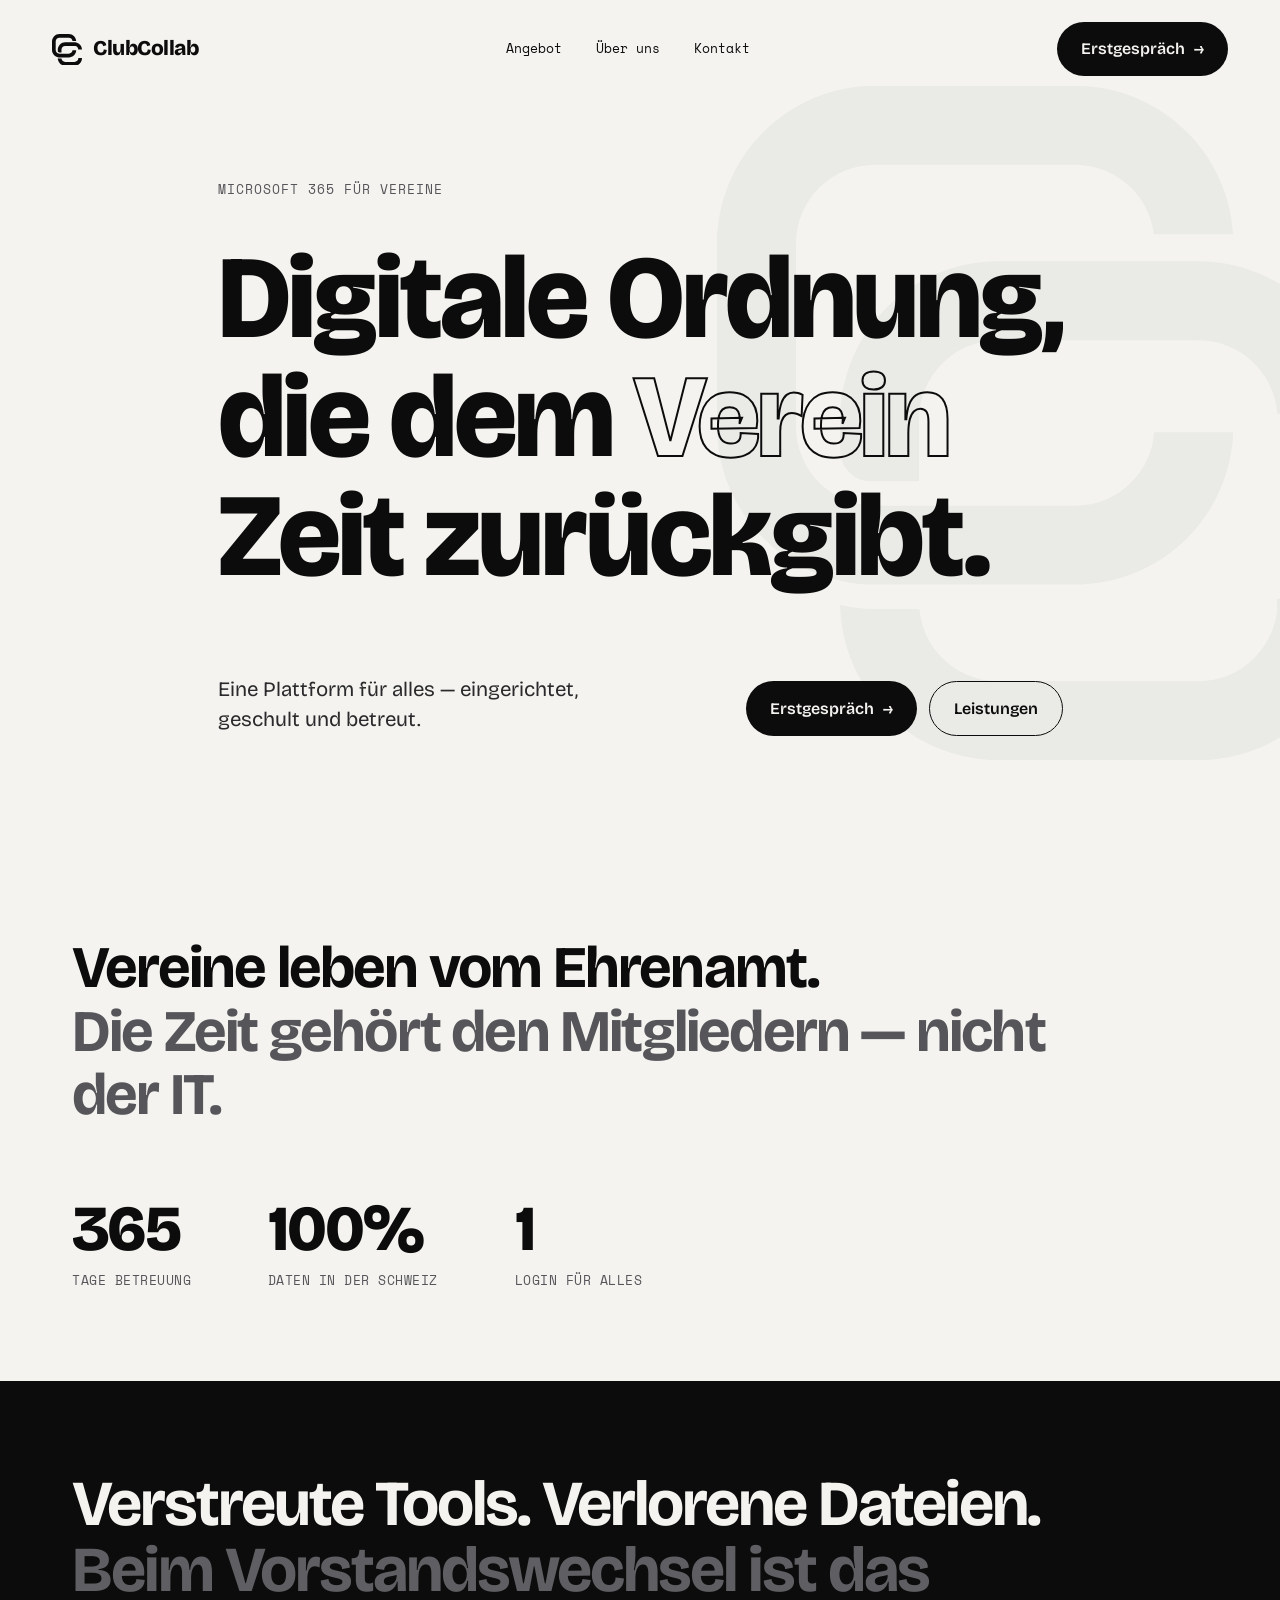
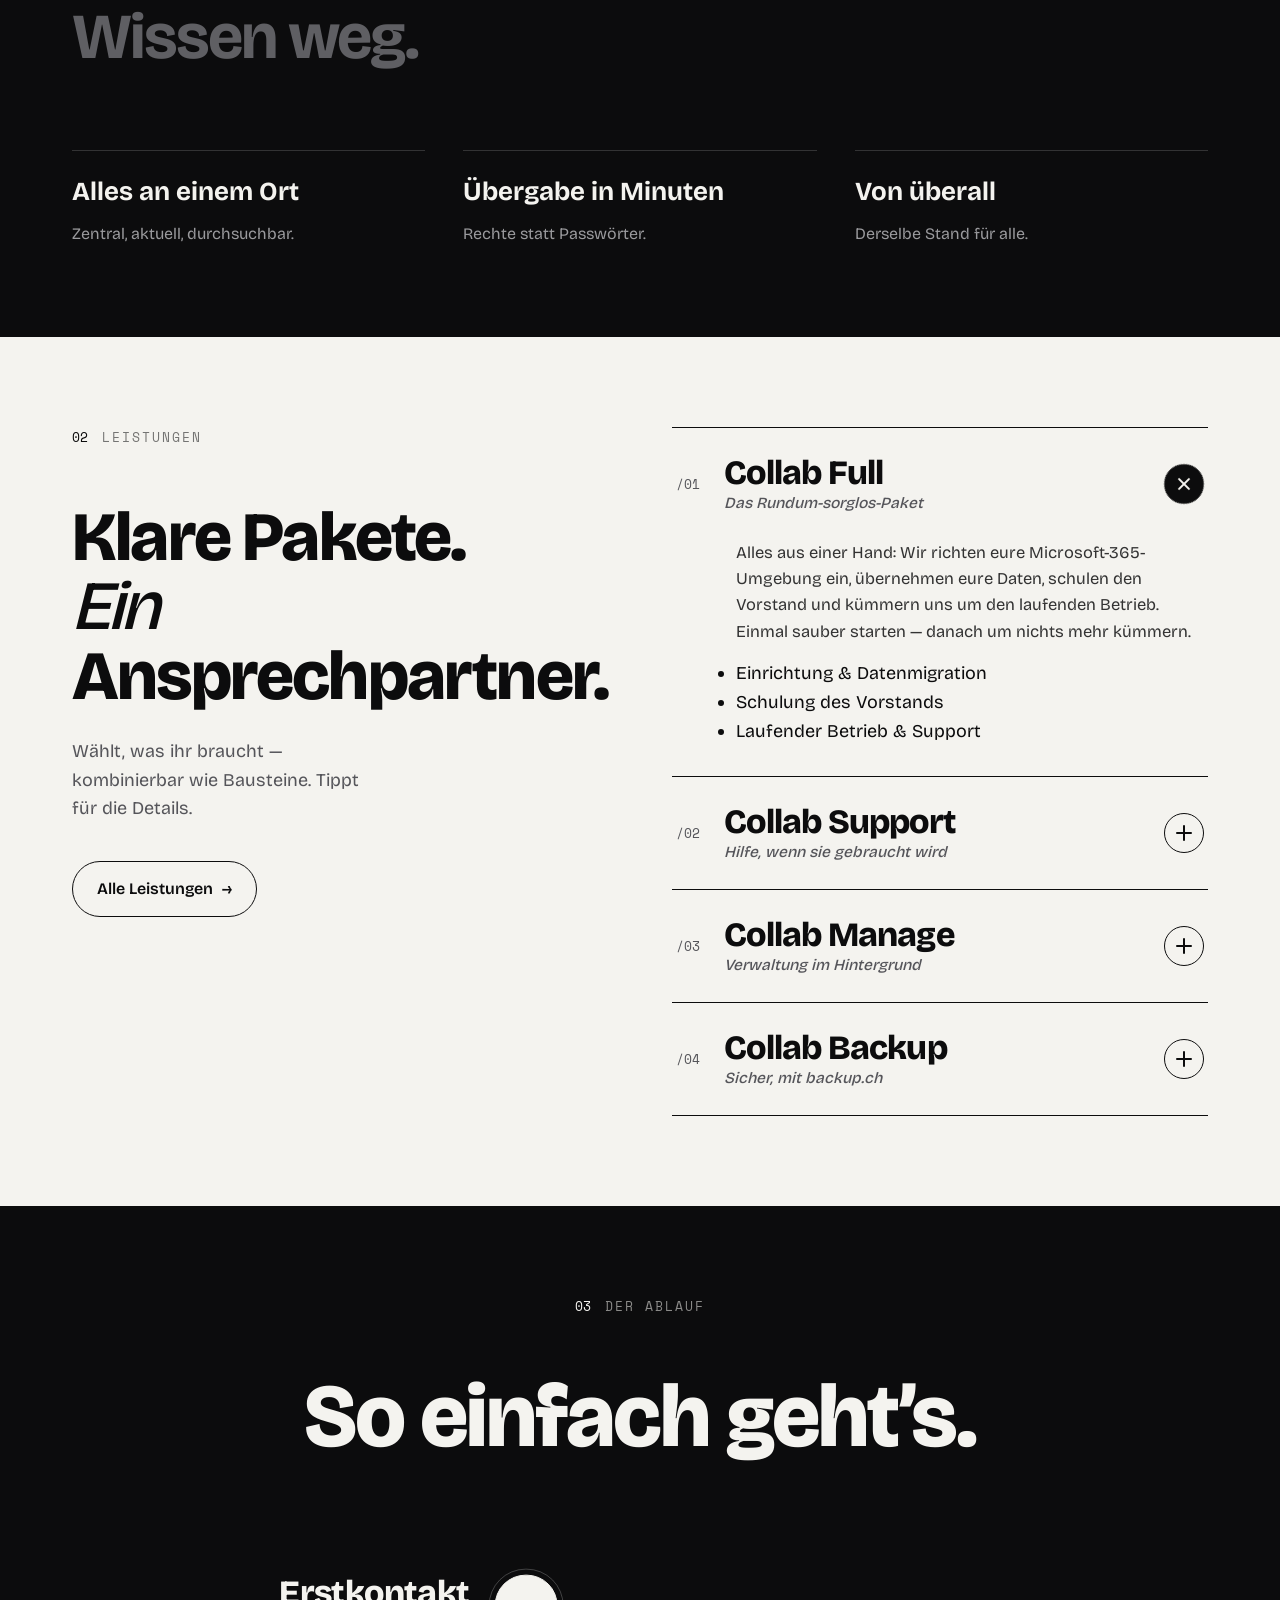
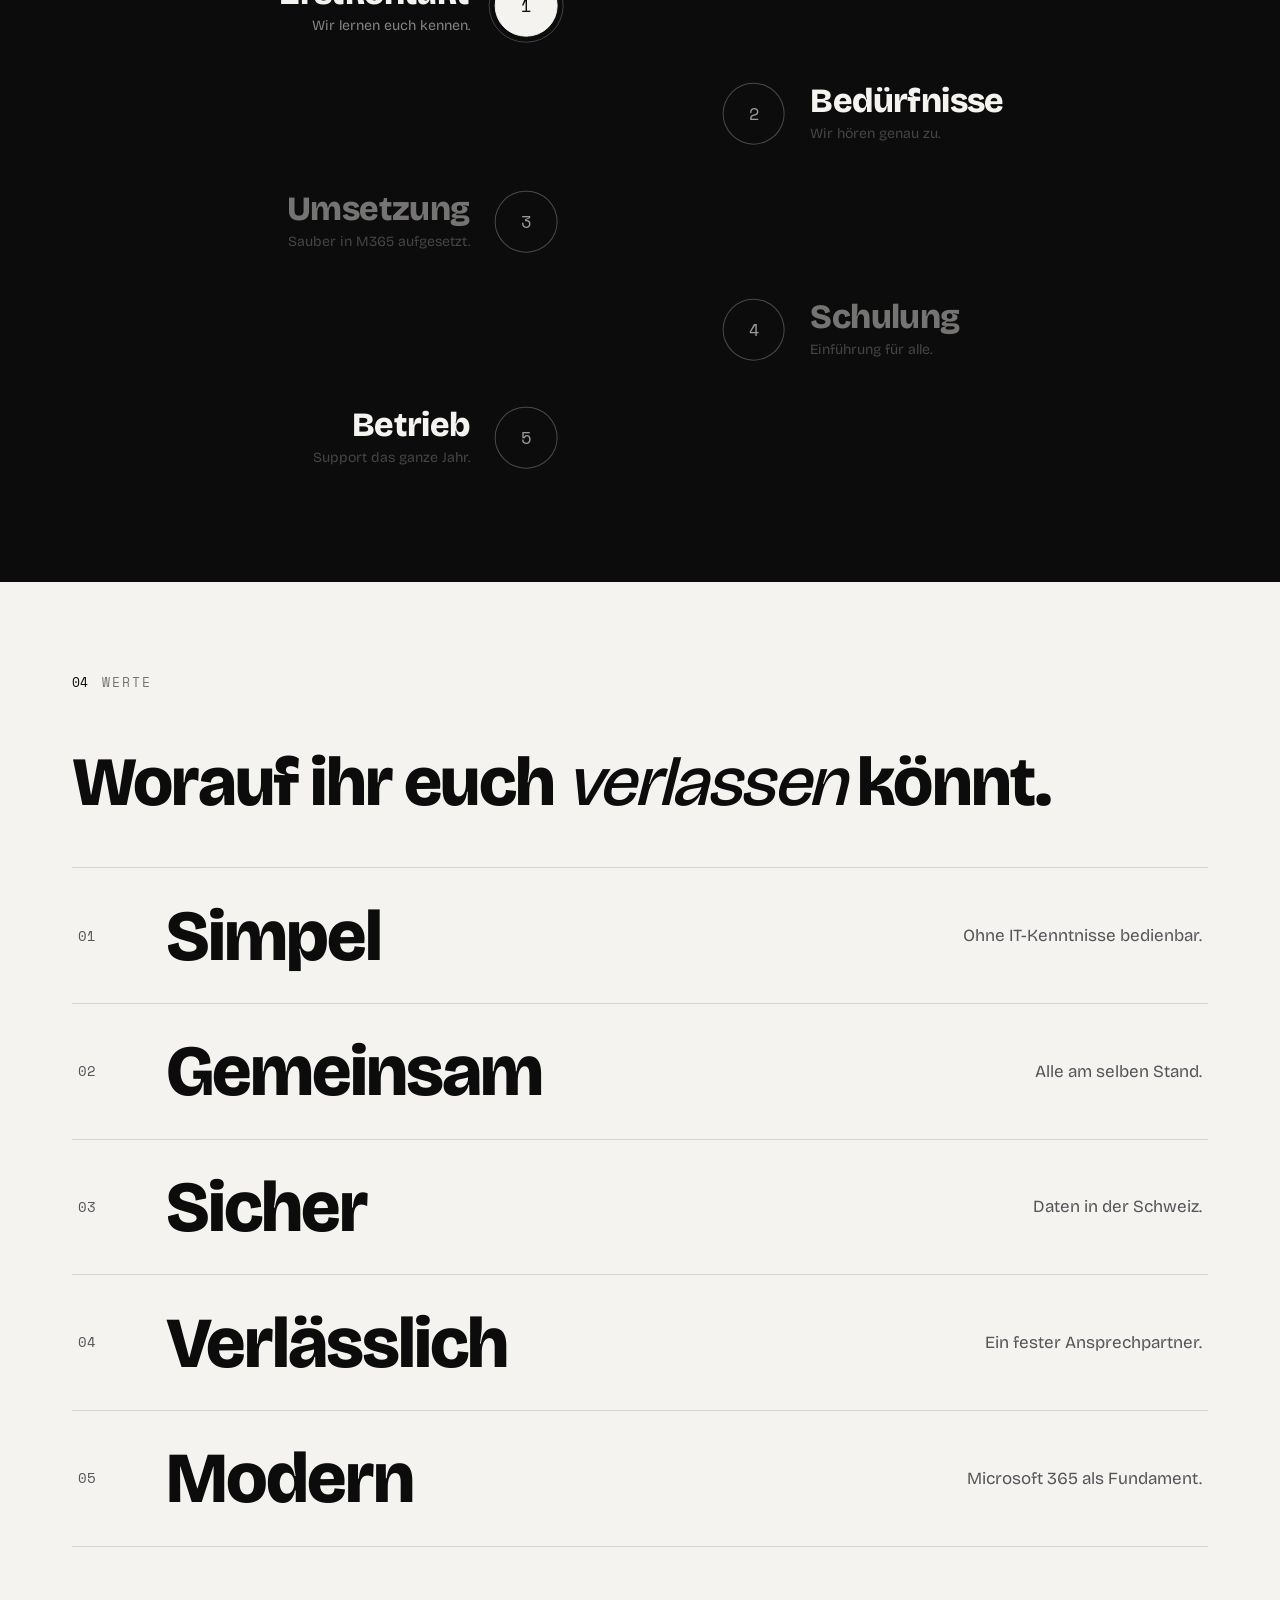
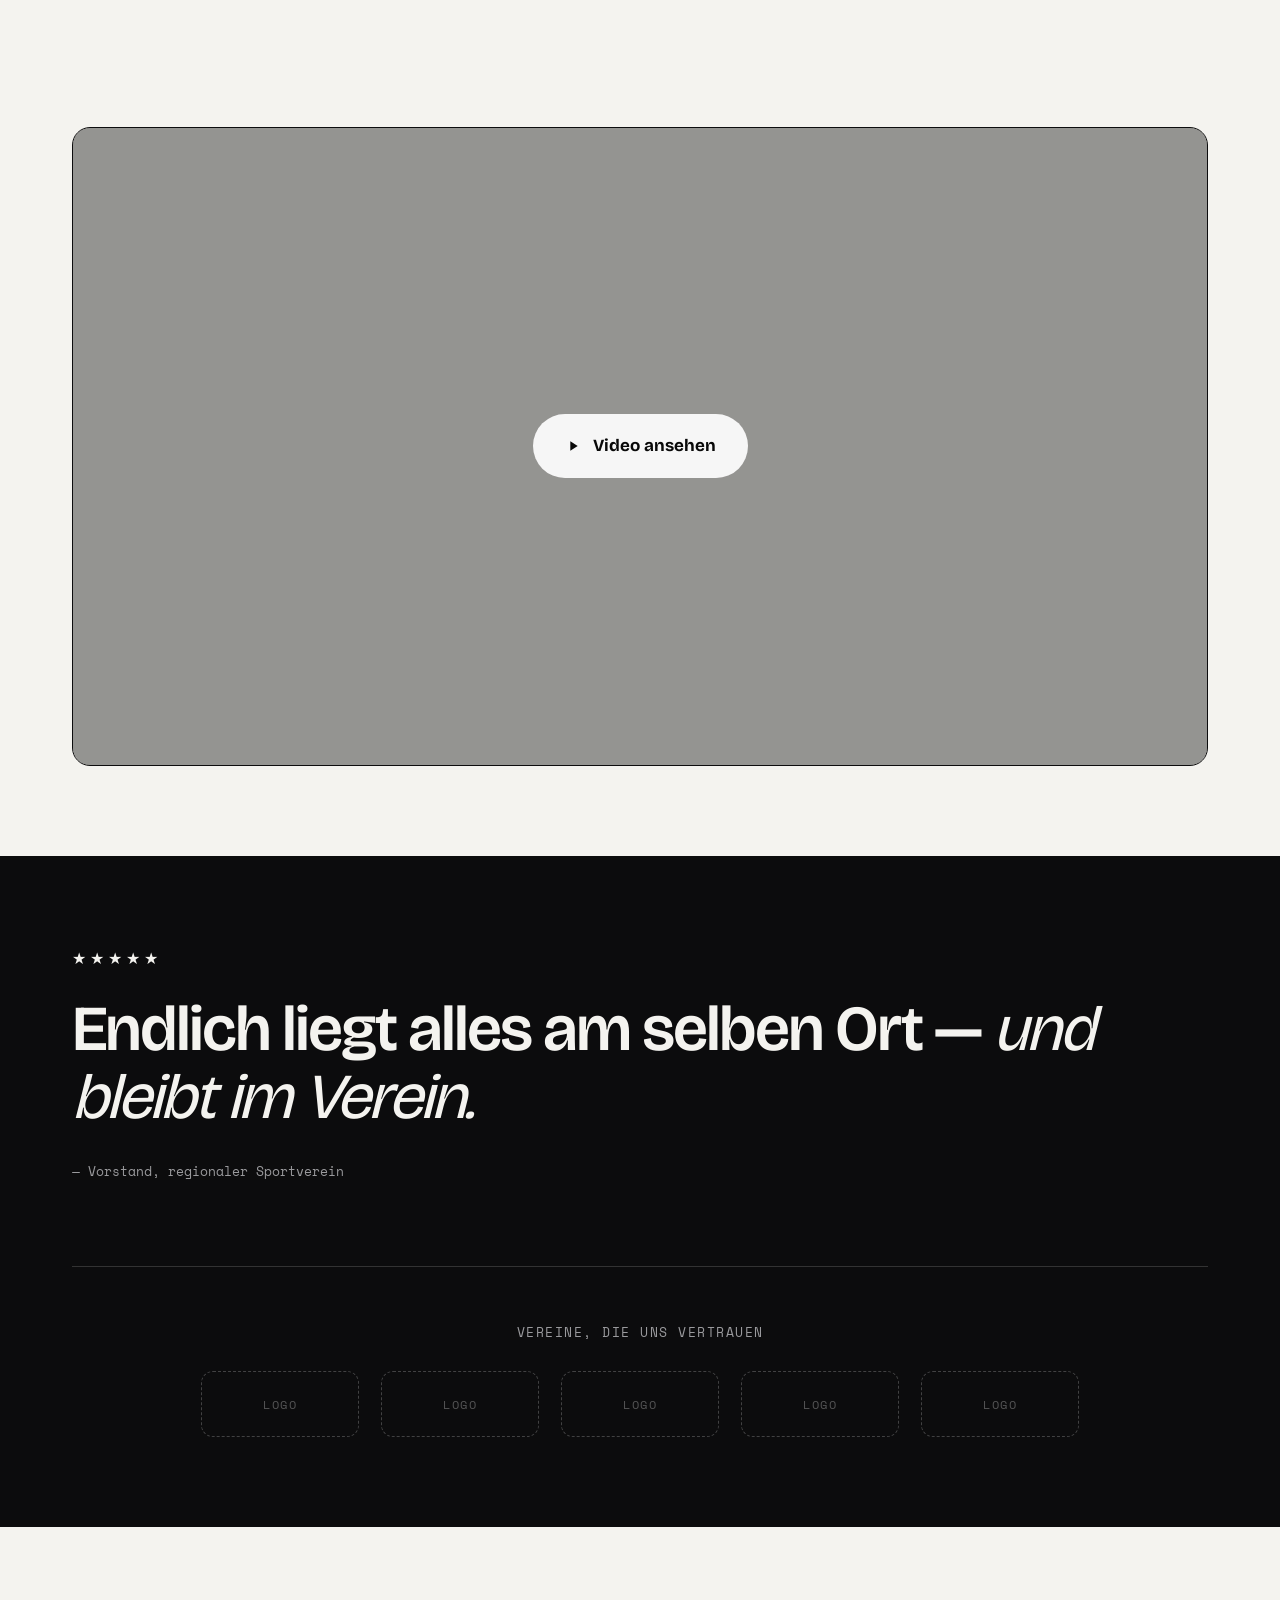
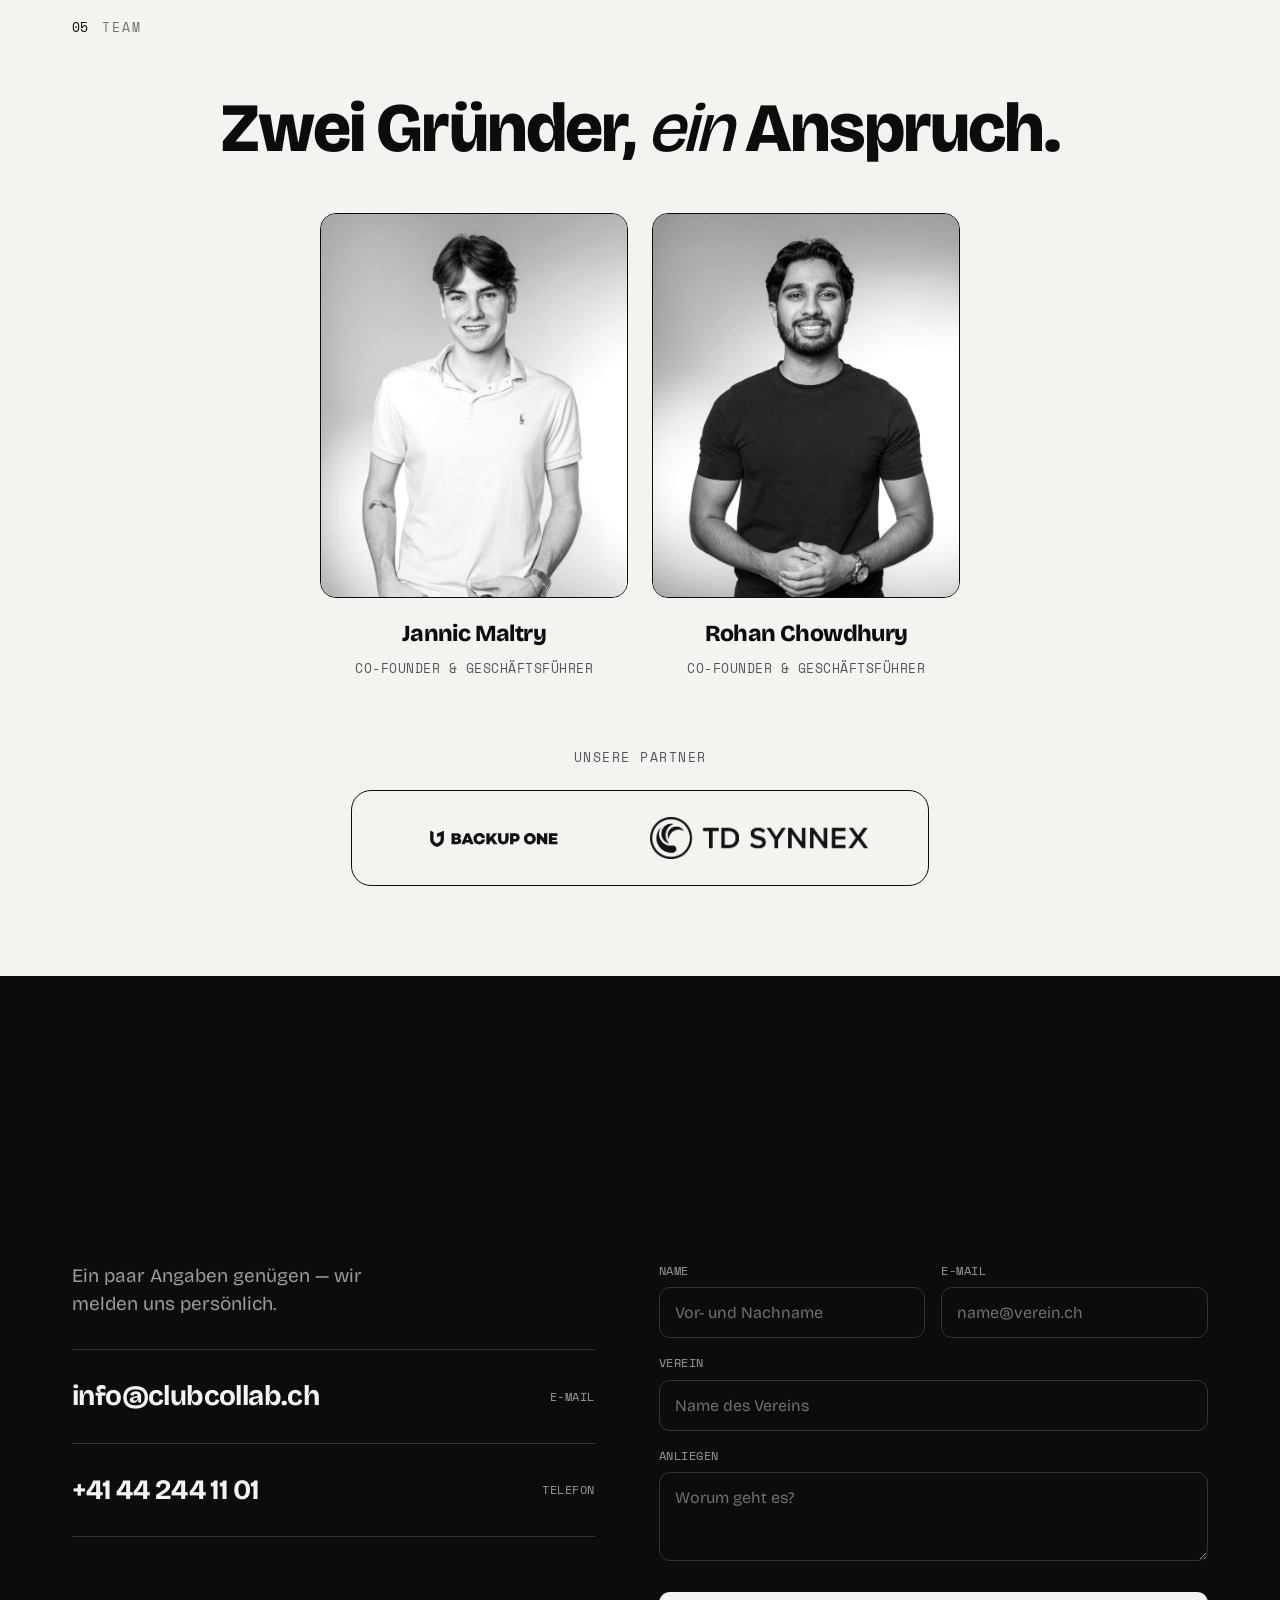
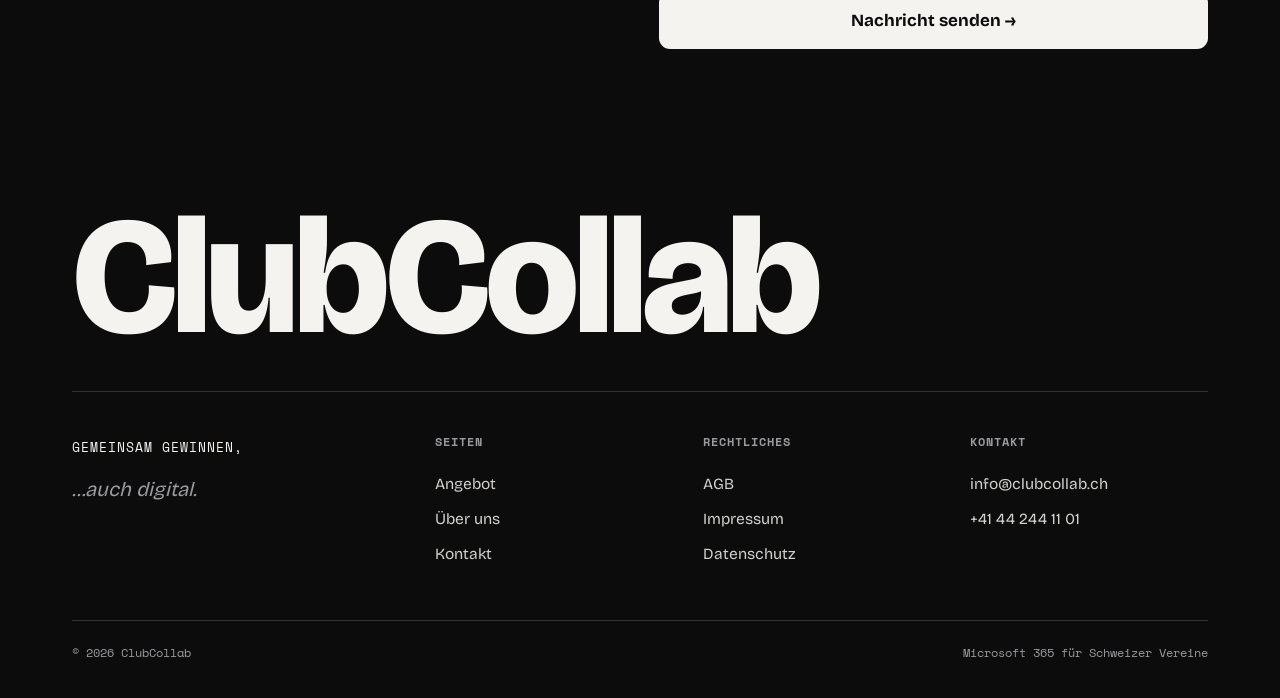
==== index.html @ 4d7ff31e "ClubCollab redesign — live site (Präzision) Homepage + Angebot, Über uns, Kontakt. Black & white, sh" ====
<!DOCTYPE html>
<html lang="de">
<head>
<meta charset="UTF-8">
<meta name="viewport" content="width=device-width, initial-scale=1.0">
<title>ClubCollab — Digitale Ordnung für Vereine</title>
<meta name="description" content="ClubCollab: Microsoft 365 für Schweizer Vereine. Eine Plattform für alles — eingerichtet und betreut.">
<link rel="icon" href="./assets/favicon.svg">
<link rel="preconnect" href="https://fonts.googleapis.com">
<link rel="preconnect" href="https://fonts.gstatic.com" crossorigin>
<link href="https://fonts.googleapis.com/css2?family=Bricolage+Grotesque:opsz,wght@12..96,400;12..96,500;12..96,600;12..96,700;12..96,800&family=Space+Mono:wght@400;700&display=swap" rel="stylesheet">
<style>
:root{
  --paper:#f4f3ef;
  --paper-2:#e9e7e0;
  --ink:#0c0c0d;
  --muted:#55555a;
  --muted-d:#9a9a9d;
  --line:#d6d4cc;
  --line-d:rgba(255,255,255,.16);
}
*{margin:0;padding:0;box-sizing:border-box}
html{scroll-behavior:smooth}
body{background:var(--paper);color:var(--ink);font-family:'Bricolage Grotesque',system-ui,sans-serif;
  -webkit-font-smoothing:antialiased;overflow-x:hidden;font-size:18px;line-height:1.6}
a{color:inherit;text-decoration:none}
img,svg{display:block;max-width:100%}
::selection{background:var(--ink);color:var(--paper)}
.mono{font-family:'Space Mono',monospace}
.label{font-family:'Space Mono',monospace;font-size:12.5px;letter-spacing:1px;text-transform:uppercase}

.progress{position:fixed;top:0;left:0;height:2px;width:0;background:var(--ink);z-index:1000;mix-blend-mode:difference;transition:width .15s ease-out}

/* NAV */
nav{position:fixed;top:0;left:0;right:0;z-index:900;display:flex;align-items:center;justify-content:space-between;
  padding:22px clamp(20px,5vw,52px);transition:.4s;border-bottom:1px solid transparent}
nav.scrolled{background:rgba(244,243,239,.9);backdrop-filter:blur(14px);border-color:var(--line);padding-top:15px;padding-bottom:15px}
.brand{display:flex;align-items:center;gap:11px;font-weight:800;letter-spacing:-.5px;font-size:21px}
.brand .mark{width:30px;height:30px;color:var(--ink)}
.navlinks{display:flex;gap:6px}
.navlinks a{font-family:'Space Mono',monospace;font-size:13px;padding:8px 14px;border-radius:100px;transition:.25s;color:var(--ink)}
.navlinks a:hover{background:var(--ink);color:var(--paper)}
.btn{display:inline-flex;align-items:center;gap:9px;background:var(--ink);color:var(--paper);font-weight:600;font-size:16px;
  padding:14px 24px;border-radius:100px;transition:.3s;border:none;cursor:pointer;font-family:'Bricolage Grotesque'}
.btn:hover{transform:translateY(-2px)}
.btn .ar{transition:.3s}.btn:hover .ar{transform:translateX(3px)}
.btn.line{background:transparent;color:var(--ink);border:1.5px solid var(--ink)}
.btn.line:hover{background:var(--ink);color:var(--paper)}
.btn.inv{background:var(--paper);color:var(--ink)}
.navlinks>.btn{display:none}
.nav-cta{display:flex;align-items:center;gap:12px}
.nav-toggle{display:none;width:46px;height:46px;border:1.5px solid var(--ink);border-radius:12px;background:transparent;cursor:pointer;align-items:center;justify-content:center;flex-direction:column;gap:5px}
.nav-toggle span{display:block;width:20px;height:2px;background:var(--ink);transition:.3s}
nav.open .nav-toggle span:nth-child(1){transform:translateY(7px) rotate(45deg)}
nav.open .nav-toggle span:nth-child(2){opacity:0}
nav.open .nav-toggle span:nth-child(3){transform:translateY(-7px) rotate(-45deg)}
.nav-backdrop{position:fixed;inset:0;background:rgba(0,0,0,.4);opacity:0;pointer-events:none;transition:.3s;z-index:899}
@media(max-width:860px){
  .nav-toggle{display:flex}
  .nav-cta>.btn{display:none}
  .navlinks{position:fixed;top:0;right:0;height:100dvh;width:min(82vw,340px);background:var(--ink);
    flex-direction:column;align-items:stretch;justify-content:flex-start;gap:6px;padding:96px 24px 32px;
    transform:translateX(100%);transition:transform .4s cubic-bezier(.16,1,.3,1);box-shadow:-20px 0 60px rgba(0,0,0,.3)}
  nav.open .navlinks{transform:none}
  .navlinks a{color:var(--paper);font-family:'Bricolage Grotesque';font-size:22px;font-weight:700;padding:14px 6px;border-bottom:1px solid var(--line-d);border-radius:0}
  .navlinks a:hover{background:transparent;color:var(--paper);padding-left:12px}
  .navlinks>.btn{display:flex;margin-top:18px;justify-content:center;background:var(--paper);color:var(--ink);border:none}
  nav.open ~ .nav-backdrop{opacity:1;pointer-events:auto}
}

.container{max-width:1240px;margin:0 auto;padding:0 clamp(20px,5vw,52px);position:relative}

/* HERO */
.hero{position:relative;min-height:94vh;display:flex;flex-direction:column;justify-content:center;padding:130px 0 60px;overflow:hidden}
.hero-mono{position:absolute;right:-6vw;top:50%;transform:translateY(-50%);width:min(52vw,640px);color:rgba(12,12,13,.04);z-index:0;pointer-events:none}
.hero .container{z-index:2}
.hero .ey{color:var(--muted);margin-bottom:clamp(26px,4vw,42px);display:block}
h1.hero-h{font-weight:800;letter-spacing:-3px;line-height:.96;font-size:clamp(46px,9.2vw,138px)}
h1.hero-h .o{-webkit-text-stroke:2px var(--ink);color:transparent}
.line-rise{display:block;overflow:hidden;padding-bottom:.05em}
.line-rise>span{display:inline-block;will-change:transform}
@media (prefers-reduced-motion:no-preference){
  .line-rise>span{transform:translateY(108%);animation:rise 1.05s cubic-bezier(.16,1,.3,1) forwards}
  .line-rise:nth-child(1)>span{animation-delay:.06s}
  .line-rise:nth-child(2)>span{animation-delay:.18s}
  .line-rise:nth-child(3)>span{animation-delay:.30s}
}
@keyframes rise{to{transform:translateY(0)}}
.hero-bottom{display:flex;justify-content:space-between;align-items:flex-end;gap:30px;flex-wrap:wrap;margin-top:clamp(36px,5vw,56px)}
.hero-lede{font-size:clamp(19px,1.6vw,23px);line-height:1.5;max-width:440px;color:#2a2a2c}
.hero-actions{display:flex;gap:12px;flex-wrap:wrap;margin-top:26px}

/* SECTION base */
section{position:relative}
.sec{padding:clamp(72px,10vh,118px) 0}
.dark{background:var(--ink);color:var(--paper)}
.dark .muted2{color:var(--muted-d)}
.sec-head{display:flex;align-items:center;gap:14px;margin-bottom:clamp(34px,5vw,56px)}
.sec-head .no{font-family:'Space Mono',monospace;font-size:13px}
.sec-head .ti{font-family:'Space Mono',monospace;font-size:13px;letter-spacing:2px;text-transform:uppercase;opacity:.55}
h2{font-weight:800;letter-spacing:-1.8px;line-height:1.0;font-size:clamp(34px,5.4vw,74px)}
h2 em{font-style:italic;font-weight:500}

/* gentle reveal */
.reveal{opacity:0;transform:translateY(24px);transition:opacity .9s cubic-bezier(.16,1,.3,1),transform .9s cubic-bezier(.16,1,.3,1)}
.reveal.in{opacity:1;transform:none}
@media (prefers-reduced-motion:reduce){.reveal{opacity:1;transform:none;transition:none}}

/* 01 ANSATZ — one bold statement */
.statement{max-width:1040px}
.statement .big{font-weight:700;font-size:clamp(28px,4.6vw,62px);line-height:1.08;letter-spacing:-1.8px}
.statement .big .dim{color:var(--muted)}
.mini{display:flex;gap:clamp(30px,6vw,80px);margin-top:clamp(40px,6vw,70px);flex-wrap:wrap}
.mini div .n{font-weight:800;font-size:clamp(40px,5vw,68px);letter-spacing:-2px;line-height:1}
.mini div .l{font-family:'Space Mono',monospace;font-size:12.5px;color:var(--muted);text-transform:uppercase;letter-spacing:.5px;margin-top:10px}

/* PROBLEM (dark) — short */
.problem h3{font-weight:700;font-size:clamp(30px,5vw,68px);letter-spacing:-2px;line-height:1.04;max-width:1000px}
.problem h3 .dim{color:#5f5f63}
.problem-grid{display:grid;grid-template-columns:repeat(3,1fr);gap:clamp(20px,3vw,40px);margin-top:clamp(50px,7vw,80px)}
@media(max-width:760px){.problem-grid{grid-template-columns:1fr;gap:28px}}
.problem-grid .it{border-top:1px solid var(--line-d);padding-top:20px}
.problem-grid .it b{font-size:clamp(20px,2.4vw,26px);font-weight:700;display:block;margin-bottom:8px}
.problem-grid .it p{font-size:16px;color:var(--muted-d)}

/* 02 LEISTUNGEN — sticky split, lean */
.split{display:grid;grid-template-columns:.8fr 1.2fr;gap:clamp(30px,5vw,80px);align-items:start}
@media(max-width:880px){.split{grid-template-columns:1fr;gap:36px}}
.ss-left{position:sticky;top:130px}
@media(max-width:880px){.ss-left{position:static}}
.ss-left h2{margin:14px 0 26px}
.ss-left .lede{color:var(--muted);font-size:18px;max-width:300px;margin-bottom:34px}
.ss-left .btn{margin-top:4px}
/* accordion packages */
.acc-list{border-top:1.5px solid var(--ink)}
.acc{border-bottom:1.5px solid var(--ink)}
.acc-head{width:100%;display:flex;align-items:center;gap:clamp(14px,2vw,24px);background:none;border:none;cursor:pointer;
  padding:clamp(20px,2.4vw,28px) 4px;text-align:left;font-family:inherit;color:var(--ink);transition:padding .3s}
.acc-head:hover{padding-left:12px}
.acc-no{font-family:'Space Mono',monospace;font-size:13px;color:var(--muted);flex:none}
.acc-titles{flex:1;display:flex;flex-direction:column;gap:4px;min-width:0}
.acc-name{font-size:clamp(22px,2.8vw,34px);font-weight:800;letter-spacing:-.8px;line-height:1}
.acc-tag{font-style:italic;font-weight:500;font-size:15.5px;color:var(--muted)}
.acc-ic{flex:none;width:40px;height:40px;border:1.5px solid var(--ink);border-radius:50%;position:relative;transition:transform .45s cubic-bezier(.16,1,.3,1),background .3s}
.acc-ic::before,.acc-ic::after{content:"";position:absolute;background:var(--ink);border-radius:2px}
.acc-ic::before{top:50%;left:11px;right:11px;height:2px;transform:translateY(-50%)}
.acc-ic::after{left:50%;top:11px;bottom:11px;width:2px;transform:translateX(-50%)}
.acc.open .acc-ic{transform:rotate(135deg);background:var(--ink)}
.acc.open .acc-ic::before,.acc.open .acc-ic::after{background:var(--paper)}
.acc-body{max-height:0;overflow:hidden;transition:max-height .5s cubic-bezier(.16,1,.3,1)}
.acc.open .acc-body{max-height:420px}
.acc-inner{padding:0 4px clamp(24px,2.6vw,30px) clamp(30px,5vw,64px)}
.acc-text{font-size:16.5px;line-height:1.6;color:#333}
.acc-inner .ulist{margin-top:14px}
@media(max-width:560px){.acc-ic{width:36px;height:36px}.acc-inner{padding-left:6px}}

/* 03 ABLAUF — serpentine scroll timeline (dark) */
.jwrap{position:relative;margin-top:clamp(50px,7vw,90px);color:var(--paper)}
.jsvg{position:absolute;inset:0;width:100%;height:100%;z-index:0;overflow:visible;color:rgba(255,255,255,.9);pointer-events:none}
.jstep{position:relative;z-index:1;min-height:clamp(98px,12vh,124px)}
.jnode{position:absolute;top:50%;left:40%;transform:translate(-50%,-50%);z-index:2;
  width:clamp(54px,4.9vw,68px);height:clamp(54px,4.9vw,68px);border-radius:50%;display:grid;place-items:center;
  background:var(--ink);border:1.5px solid rgba(255,255,255,.25);font-family:'Space Mono',monospace;font-size:17px;color:var(--muted-d);
  transition:background .5s,color .5s,border-color .5s}
.jstep[data-side="right"] .jnode{left:60%}
.jnode::after{content:"";position:absolute;inset:-7px;border-radius:50%;border:1px solid rgba(255,255,255,0);transition:border-color .5s}
.jnode.on{background:var(--paper);color:var(--ink);border-color:var(--paper)}
.jnode.on::after{border-color:rgba(255,255,255,.22)}
.jcontent{position:absolute;top:50%;transform:translateY(-50%);max-width:30%;z-index:2}
.jstep[data-side="left"] .jcontent{right:65%;text-align:right}
.jstep[data-side="right"] .jcontent{left:65%;text-align:left}
.jcontent h4{font-size:clamp(22px,2.7vw,34px);font-weight:800;letter-spacing:-.6px;line-height:1.05;opacity:.45;transition:opacity .5s}
.jcontent p{font-size:clamp(14px,1.1vw,16.5px);color:var(--muted-d);line-height:1.4;margin-top:6px;opacity:.4;transition:opacity .5s}
.jstep.on .jcontent h4{opacity:1}
.jstep.on .jcontent p{opacity:.85}
/* clean vertical timeline on tablets & phones (serpentine only on real desktop) */
@media(max-width:1024px){
  .jwrap{margin-top:36px;max-width:680px;margin-left:auto;margin-right:auto}
  .jsvg{display:none!important}
  .jwrap::before{content:"";position:absolute;left:23px;top:34px;bottom:34px;width:2px;background:rgba(255,255,255,.22);z-index:0}
  .jstep{display:flex;align-items:center;gap:22px;min-height:auto;padding:15px 0}
  .jnode{position:static!important;transform:none!important;flex:none;width:48px;height:48px;font-size:16px;left:auto!important}
  .jstep[data-side="right"] .jnode{left:auto!important}
  .jcontent{position:static!important;transform:none!important;max-width:none!important;text-align:left!important}
  .jstep[data-side="left"] .jcontent,.jstep[data-side="right"] .jcontent{right:auto;left:auto;text-align:left}
  .jcontent h4{font-size:clamp(20px,4.5vw,26px)}
  .jcontent p{font-size:clamp(15px,3.6vw,17px)}
}
@media (prefers-reduced-motion:reduce){
  #jline{stroke-dashoffset:0!important}
  .jnode{background:var(--paper);color:var(--ink);border-color:var(--paper)}
  .jcontent h4,.jcontent p{opacity:1}
}

/* 04 WERTE — type index, lean */
.vindex{border-top:1px solid var(--line);margin-top:clamp(34px,5vw,50px)}
.vrow{display:grid;grid-template-columns:64px 1fr auto;gap:24px;align-items:center;padding:clamp(20px,2.6vw,34px) 6px;border-bottom:1px solid var(--line);transition:padding .4s,background .4s}
.vrow:hover{padding-left:18px;background:var(--paper-2)}
.vrow .vn{font-family:'Space Mono',monospace;font-size:14px;color:var(--muted)}
.vrow .vname{font-weight:800;font-size:clamp(32px,5.6vw,76px);letter-spacing:-2px;line-height:.95;transition:transform .4s}
.vrow:hover .vname{transform:translateX(8px)}
.vrow .vdesc{font-size:17px;color:var(--muted);text-align:right;max-width:300px}
@media(max-width:780px){.vrow{grid-template-columns:44px 1fr;gap:14px}.vrow .vdesc{grid-column:2;text-align:left;font-size:15.5px;margin-top:4px}}

/* STATS (dark) */
.stats{display:grid;grid-template-columns:repeat(4,1fr)}
@media(max-width:760px){.stats{grid-template-columns:1fr 1fr;gap:30px 0}}
.st{padding-left:26px;border-left:1px solid var(--line-d)}
.st .n{font-weight:800;font-size:clamp(48px,6vw,88px);letter-spacing:-3px;line-height:1}
.st .l{font-family:'Space Mono',monospace;font-size:12.5px;color:var(--muted-d);text-transform:uppercase;letter-spacing:.5px;margin-top:12px}

/* VIDEO */
.video{position:relative;aspect-ratio:16/9;border-radius:18px;overflow:hidden;border:1.5px solid var(--ink)}
.video iframe{width:100%;height:100%;border:0}
.vposter{position:absolute;inset:0;background-size:cover;background-position:center;display:grid;place-items:center;cursor:pointer;filter:grayscale(1) contrast(1.03)}
.vposter::after{content:"";position:absolute;inset:0;background:rgba(8,8,9,.4)}
.vplay{position:relative;z-index:2;background:var(--paper);color:var(--ink);padding:18px 32px;border-radius:100px;font-weight:700;font-size:17px;display:flex;gap:12px;align-items:center;transition:transform .3s}
.vposter:hover .vplay{transform:scale(1.05)}

/* QUOTE (dark) */
.bigquote{max-width:1080px}
.bigquote .stars{font-family:'Space Mono',monospace;letter-spacing:4px;margin-bottom:24px;font-size:16px}
.bigquote q{font-weight:600;font-size:clamp(30px,5vw,70px);line-height:1.06;letter-spacing:-2px;quotes:none}
.bigquote q em{font-style:italic;font-weight:400}
.bigquote cite{display:block;margin-top:30px;font-style:normal;font-family:'Space Mono',monospace;font-size:13px;color:var(--muted-d)}
.logos-strip{margin-top:clamp(50px,7vw,84px);text-align:center;border-top:1px solid var(--line-d);padding-top:clamp(34px,5vw,50px)}
.logos-strip .ls-label{font-family:'Space Mono',monospace;font-size:13px;letter-spacing:1.5px;text-transform:uppercase;color:var(--muted-d)}
.logos-strip .ls-row{display:flex;flex-wrap:wrap;justify-content:center;gap:clamp(14px,1.8vw,22px);margin-top:26px}
.logo-ph{width:clamp(116px,15vw,158px);height:66px;border:1.5px dashed rgba(255,255,255,.22);border-radius:12px;display:grid;place-items:center;
  font-family:'Space Mono',monospace;font-size:12px;letter-spacing:1.5px;text-transform:uppercase;color:rgba(255,255,255,.3);transition:.3s}
.logo-ph:hover{border-color:rgba(255,255,255,.4);color:rgba(255,255,255,.5)}
@media(max-width:520px){.logo-ph{width:44%;height:58px}}

/* TEAM */
.team{display:grid;grid-template-columns:repeat(2,1fr);gap:24px;max-width:640px;margin-left:auto;margin-right:auto}
.team .mem{text-align:center}
@media(max-width:620px){.team{grid-template-columns:1fr;max-width:360px}}
.mem .ph{aspect-ratio:4/5;background:var(--paper-2);border:1.5px solid var(--ink);border-radius:16px;
  margin-bottom:18px;overflow:hidden;position:relative}
.mem .ph img{width:100%;height:100%;object-fit:cover;object-position:center top;filter:grayscale(1) contrast(1.02);transition:transform .6s cubic-bezier(.16,1,.3,1)}
.mem:hover .ph img{transform:scale(1.03)}
.mem h4{font-size:23px;font-weight:800;letter-spacing:-.6px}
.mem .pos{font-family:'Space Mono',monospace;font-size:12.5px;color:var(--muted);text-transform:uppercase;letter-spacing:.5px;margin-top:6px}
.partners{display:flex;flex-direction:column;align-items:center;gap:22px;margin-top:68px;text-align:center}
.partners .lbl{font-family:'Space Mono',monospace;font-size:13px;text-transform:uppercase;letter-spacing:1.5px;color:var(--muted)}
.partners .logos{display:flex;align-items:center;justify-content:center;gap:clamp(34px,6vw,72px);flex-wrap:wrap;
  border:1.5px solid var(--ink);border-radius:20px;padding:26px clamp(30px,5vw,60px);background:var(--paper)}
.partners img{height:42px;filter:grayscale(1) brightness(0);opacity:.92;transition:transform .3s,opacity .3s}
.partners img:hover{opacity:1;transform:translateY(-3px)}
@media(max-width:520px){.partners img{height:32px}}

/* CONTACT (dark) */
.contact{display:grid;grid-template-columns:1fr 1.05fr;gap:clamp(30px,5vw,70px)}
@media(max-width:880px){.contact{grid-template-columns:1fr;gap:38px}}
.contact .links{display:flex;flex-direction:column}
.contact .links a{display:flex;justify-content:space-between;align-items:center;padding:24px 0;border-top:1px solid var(--line-d);
  font-size:clamp(20px,2.2vw,28px);font-weight:700;letter-spacing:-.6px;transition:padding .3s}
.contact .links a:last-child{border-bottom:1px solid var(--line-d)}
.contact .links a:hover{padding-left:12px}
.contact .links a small{font-family:'Space Mono',monospace;font-size:12px;color:var(--muted-d);font-weight:400;letter-spacing:.5px;text-transform:uppercase}
form{display:flex;flex-direction:column;gap:16px}
form .g2{display:grid;grid-template-columns:1fr 1fr;gap:16px}
@media(max-width:520px){form .g2{grid-template-columns:1fr}}
.fld label{font-family:'Space Mono',monospace;font-size:11.5px;letter-spacing:.5px;text-transform:uppercase;color:var(--muted-d);display:block;margin-bottom:7px}
input,select,textarea{width:100%;background:transparent;border:1.5px solid var(--line-d);border-radius:11px;padding:15px;
  font-family:'Bricolage Grotesque';font-size:16px;color:var(--paper);outline:none;transition:border-color .25s}
input::placeholder,textarea::placeholder{color:#6f6f72}
select{color:var(--paper)}select option{color:#000}
input:focus,select:focus,textarea:focus{border-color:var(--paper)}
form button{margin-top:6px;background:var(--paper);color:var(--ink);border:none;padding:18px;border-radius:11px;font-weight:700;font-size:17px;cursor:pointer;transition:transform .3s;font-family:'Bricolage Grotesque'}
form button:hover{transform:translateY(-2px)}

/* FOOTER */
footer{background:var(--ink);color:var(--paper);padding:70px 0 36px}
.foot-big{font-weight:800;font-size:clamp(48px,13vw,180px);letter-spacing:-5px;line-height:.82;margin-bottom:46px}
.foot-grid{display:grid;grid-template-columns:1.4fr 1fr 1fr 1fr;gap:30px;padding-top:40px;border-top:1px solid var(--line-d)}
@media(max-width:760px){.foot-grid{grid-template-columns:1fr 1fr}}
.foot-brand .serify{font-style:italic;font-size:20px;margin-top:12px;display:block;max-width:240px;color:var(--muted-d)}
.foot-col h5{font-family:'Space Mono',monospace;font-size:12px;text-transform:uppercase;letter-spacing:1px;color:var(--muted-d);margin-bottom:16px}
.foot-col a{display:block;font-size:15.5px;padding:5px 0;transition:padding .2s;opacity:.85}
.foot-col a:hover{opacity:1;padding-left:5px}
.foot-base{display:flex;justify-content:space-between;flex-wrap:wrap;gap:12px;margin-top:48px;padding-top:22px;border-top:1px solid var(--line-d);font-family:'Space Mono',monospace;font-size:12px;color:var(--muted-d)}
.badge{position:fixed;bottom:18px;left:18px;z-index:800;background:var(--ink);color:var(--paper);font-family:'Space Mono',monospace;font-size:11px;letter-spacing:.5px;text-transform:uppercase;padding:8px 14px;border-radius:100px}

/* ---- mobile readability: keep small text legible for older users ---- */
@media(max-width:680px){
  body{font-size:17px}
  .label{font-size:13px}
  .sec-head .no,.sec-head .ti{font-size:12.5px}
  .svc .svc-no,.svc .pill,.svc .feat span{font-size:12.5px}
  .mini div .l,.st .l{font-size:13px;letter-spacing:.4px}
  .mem .pos{font-size:13px}
  .fld label{font-size:13px}
  .contact .links a small{font-size:12.5px}
  .foot-col a{font-size:16px}
  .foot-col h5,.foot-base{font-size:13px}
  h1.hero-h{font-size:clamp(56px,15vw,82px);letter-spacing:-2px}
  .hero-lede{font-size:19px}
  .statement .col p,.svc p,.vrow .vdesc{font-size:16px}
  .container{padding-left:20px;padding-right:20px}
}
</style>
</head>
<body>
<div class="progress" id="progress"></div>

<svg width="0" height="0" style="position:absolute"><symbol id="mono" viewBox="0 0 620 654">
<path fill-rule="evenodd" clip-rule="evenodd" d="M119.342 479.755C91.3726 473.395 65.5185 459.271 44.915 438.671C16.176 409.929 0.0253906 370.941 0.0253906 330.289L0.0253906 153.529C0.0253906 112.886 16.176 73.8978 44.915 45.1561C73.6634 16.4053 112.644 0.257812 153.294 0.257812L346.935 0.257812C387.586 0.257812 426.566 16.4053 455.314 45.1561C481.827 71.6669 497.626 106.895 499.917 144.101H423.161C421.074 127.207 413.412 111.384 401.241 99.2211C386.843 84.8188 367.307 76.7226 346.935 76.7226L153.294 76.7226C132.923 76.7226 113.386 84.8188 98.9888 99.2211C84.5821 113.623 76.493 133.163 76.493 153.529L76.493 330.289C76.493 350.664 84.5821 370.194 98.9888 384.597C104.972 390.588 111.856 395.491 119.314 399.17C129.787 404.334 141.401 407.095 153.294 407.095H346.935C367.307 407.095 386.843 399.008 401.241 384.597C414.321 371.526 422.188 354.227 423.533 335.911L500.102 335.911C498.683 374.521 482.727 411.251 455.314 438.671C426.566 467.412 387.586 483.56 346.935 483.56H153.294C141.782 483.56 130.39 482.265 119.342 479.755Z"/>
<path fill-rule="evenodd" clip-rule="evenodd" d="M466.22 170.339C477.733 170.339 489.124 171.635 500.173 174.154C528.142 180.505 553.996 194.637 574.599 215.238C602.012 242.648 617.968 279.387 619.387 317.997H542.818C541.473 299.682 533.606 282.374 520.526 269.303C514.543 263.311 507.659 258.418 500.21 254.738C489.737 249.566 478.122 246.804 466.22 246.804L272.579 246.804C252.208 246.804 232.671 254.9 218.274 269.303C203.867 283.705 195.778 303.244 195.778 323.611L195.778 383.514H149.163C132.678 383.514 119.311 370.146 119.311 353.657C119.311 338.652 119.311 323.611 119.311 323.611C119.311 282.967 135.461 243.979 164.2 215.238C192.949 186.487 231.929 170.339 272.579 170.339L466.22 170.339Z"/>
<path fill-rule="evenodd" clip-rule="evenodd" d="M619.204 509.798C616.912 547.013 601.114 582.241 574.601 608.752C545.853 637.494 506.872 653.641 466.222 653.641H272.581C231.93 653.641 192.95 637.494 164.202 608.752C136.158 580.703 120.11 542.911 119.34 503.339C130.398 505.848 141.78 507.144 153.302 507.144H196.076C197.663 525.037 205.474 541.886 218.275 554.678C232.673 569.089 252.209 577.176 272.581 577.176L466.222 577.176C486.594 577.176 506.13 569.089 520.528 554.678C532.699 542.515 540.361 526.692 542.448 509.798V497.437L619.204 494.963V509.798Z"/>
</symbol></svg>

<nav id="nav">
  <a href="#top" class="brand"><span class="mark"><svg viewBox="0 0 620 654" fill="currentColor"><use href="#mono"/></svg></span>ClubCollab</a>
  <div class="navlinks">
    <a href="./angebot.html">Angebot</a>
    <a href="./ueber-uns.html">Über uns</a>
    <a href="./kontakt.html">Kontakt</a>
    <a href="./kontakt.html" class="btn">Erstgespräch <span class="ar">→</span></a>
  </div>
  <div class="nav-cta">
    <a href="./kontakt.html" class="btn">Erstgespräch <span class="ar">→</span></a>
    <button class="nav-toggle" aria-label="Menü öffnen"><span></span><span></span><span></span></button>
  </div>
</nav>
<div class="nav-backdrop"></div>

<!-- HERO -->
<header class="hero" id="top">
  <div class="hero-mono"><svg viewBox="0 0 620 654" fill="currentColor"><use href="#mono"/></svg></div>
  <div class="container">
    <span class="ey label">Microsoft 365 für Vereine</span>
    <h1 class="hero-h">
      <span class="line-rise"><span>Digitale Ordnung,</span></span>
      <span class="line-rise"><span>die dem <span class="o">Verein</span></span></span>
      <span class="line-rise"><span>Zeit zurückgibt.</span></span>
    </h1>
    <div class="hero-bottom">
      <p class="hero-lede">Eine Plattform für alles — eingerichtet, geschult und betreut.</p>
      <div class="hero-actions">
        <a href="#kontakt" class="btn">Erstgespräch <span class="ar">→</span></a>
        <a href="#leistungen" class="btn line">Leistungen</a>
      </div>
    </div>
  </div>
</header>

<!-- 01 ANSATZ -->
<section id="ansatz"><div class="container"><div class="sec">
  <div class="statement reveal">
    <p class="big">Vereine leben vom Ehrenamt.<br><span class="dim">Die Zeit gehört den Mitgliedern — nicht der IT.</span></p>
    <div class="mini" id="mini">
      <div><div class="n"><span data-count="365">365</span></div><div class="l">Tage Betreuung</div></div>
      <div><div class="n"><span data-count="100">100</span>%</div><div class="l">Daten in der Schweiz</div></div>
      <div><div class="n"><span data-count="1">1</span></div><div class="l">Login für alles</div></div>
    </div>
  </div>
</div></div></section>

<!-- PROBLEM (dark) -->
<section class="dark"><div class="container"><div class="sec problem">
  <h3 class="reveal">Verstreute Tools. Verlorene Dateien. <span class="dim">Beim Vorstandswechsel ist das Wissen weg.</span></h3>
  <div class="problem-grid">
    <div class="it reveal"><b>Alles an einem Ort</b><p>Zentral, aktuell, durchsuchbar.</p></div>
    <div class="it reveal"><b>Übergabe in Minuten</b><p>Rechte statt Passwörter.</p></div>
    <div class="it reveal"><b>Von überall</b><p>Derselbe Stand für alle.</p></div>
  </div>
</div></div></section>

<!-- 02 LEISTUNGEN -->
<section id="leistungen"><div class="container"><div class="sec">
  <div class="split">
    <div class="ss-left">
      <div class="sec-head"><span class="no">02</span><span class="ti">Leistungen</span></div>
      <h2>Klare Pakete.<br><em>Ein</em> Ansprechpartner.</h2>
      <p class="lede">Wählt, was ihr braucht — kombinierbar wie Bausteine. Tippt für die Details.</p>
      <a href="./angebot.html" class="btn line">Alle Leistungen <span class="ar">→</span></a>
    </div>
    <div class="acc-list">
      <div class="acc open">
        <button class="acc-head" aria-expanded="true">
          <span class="acc-no">/01</span>
          <span class="acc-titles"><span class="acc-name">Collab Full</span><span class="acc-tag">Das Rundum-sorglos-Paket</span></span>
          <span class="acc-ic" aria-hidden="true"></span>
        </button>
        <div class="acc-body"><div class="acc-inner">
          <p class="acc-text">Alles aus einer Hand: Wir richten eure Microsoft-365-Umgebung ein, übernehmen eure Daten, schulen den Vorstand und kümmern uns um den laufenden Betrieb. Einmal sauber starten — danach um nichts mehr kümmern.</p>
          <ul class="ulist"><li>Einrichtung &amp; Datenmigration</li><li>Schulung des Vorstands</li><li>Laufender Betrieb &amp; Support</li></ul>
        </div></div>
      </div>
      <div class="acc">
        <button class="acc-head" aria-expanded="false">
          <span class="acc-no">/02</span>
          <span class="acc-titles"><span class="acc-name">Collab Support</span><span class="acc-tag">Hilfe, wenn sie gebraucht wird</span></span>
          <span class="acc-ic" aria-hidden="true"></span>
        </button>
        <div class="acc-body"><div class="acc-inner">
          <p class="acc-text">Schnelle, persönliche Hilfe bei allen Microsoft-365-Fragen — per Telefon oder E-Mail. Ein fester Ansprechpartner kennt euren Verein, kein Ticket-Pingpong.</p>
          <ul class="ulist"><li>Persönlicher Ansprechpartner</li><li>Schnelle Reaktionszeiten</li><li>Verständliche Anleitungen</li></ul>
        </div></div>
      </div>
      <div class="acc">
        <button class="acc-head" aria-expanded="false">
          <span class="acc-no">/03</span>
          <span class="acc-titles"><span class="acc-name">Collab Manage</span><span class="acc-tag">Verwaltung im Hintergrund</span></span>
          <span class="acc-ic" aria-hidden="true"></span>
        </button>
        <div class="acc-body"><div class="acc-inner">
          <p class="acc-text">Wir pflegen Benutzer, Berechtigungen und Lizenzen laufend. So bleibt eure Umgebung aktuell — ohne dass jemand im Verein zum IT-Profi werden muss.</p>
          <ul class="ulist"><li>Benutzer &amp; Rechte pflegen</li><li>Lizenzen verwalten</li><li>Regelmässige Updates</li></ul>
        </div></div>
      </div>
      <div class="acc">
        <button class="acc-head" aria-expanded="false">
          <span class="acc-no">/04</span>
          <span class="acc-titles"><span class="acc-name">Collab Backup</span><span class="acc-tag">Sicher, mit backup.ch</span></span>
          <span class="acc-ic" aria-hidden="true"></span>
        </button>
        <div class="acc-body"><div class="acc-inner">
          <p class="acc-text">Automatische Sicherung aller Vereinsdaten auf Schweizer Servern, gemeinsam mit backup.ch. Geht etwas verloren, stellen wir es in Minuten wieder her.</p>
          <ul class="ulist"><li>Tägliche Backups</li><li>Wiederherstellung in Minuten</li><li>Schweizer Rechenzentren</li></ul>
        </div></div>
      </div>
    </div>
  </div>
</div></div></section>

<!-- 03 ABLAUF (dark) — serpentine scroll timeline -->
<section id="ablauf" class="dark"><div class="container"><div class="sec">
  <div class="sec-head reveal" style="justify-content:center;text-align:center"><span class="no">03</span><span class="ti">Der Ablauf</span></div>
  <h2 class="reveal" style="text-align:center;margin-bottom:10px;font-size:clamp(42px,7vw,98px)">So einfach geht’s.</h2>
  <div class="jwrap" id="jwrap">
    <svg class="jsvg" id="jsvg" preserveAspectRatio="none" aria-hidden="true"><path id="jline" fill="none" stroke="currentColor" stroke-width="2" stroke-linecap="round"/></svg>
    <div class="jstep" data-side="left"><div class="jnode"><span>1</span></div><div class="jcontent"><h4>Erstkontakt</h4><p>Wir lernen euch kennen.</p></div></div>
    <div class="jstep" data-side="right"><div class="jnode"><span>2</span></div><div class="jcontent"><h4>Bedürfnisse</h4><p>Wir hören genau zu.</p></div></div>
    <div class="jstep" data-side="left"><div class="jnode"><span>3</span></div><div class="jcontent"><h4>Umsetzung</h4><p>Sauber in M365 aufgesetzt.</p></div></div>
    <div class="jstep" data-side="right"><div class="jnode"><span>4</span></div><div class="jcontent"><h4>Schulung</h4><p>Einführung für alle.</p></div></div>
    <div class="jstep" data-side="left"><div class="jnode"><span>5</span></div><div class="jcontent"><h4>Betrieb</h4><p>Support das ganze Jahr.</p></div></div>
  </div>
</div></div></section>

<!-- 04 WERTE -->
<section id="werte"><div class="container"><div class="sec">
  <div class="sec-head reveal"><span class="no">04</span><span class="ti">Werte</span></div>
  <h2 class="reveal">Worauf ihr euch <em>verlassen</em> könnt.</h2>
  <div class="vindex">
    <div class="vrow reveal"><span class="vn">01</span><span class="vname">Simpel</span><span class="vdesc">Ohne IT-Kenntnisse bedienbar.</span></div>
    <div class="vrow reveal"><span class="vn">02</span><span class="vname">Gemeinsam</span><span class="vdesc">Alle am selben Stand.</span></div>
    <div class="vrow reveal"><span class="vn">03</span><span class="vname">Sicher</span><span class="vdesc">Daten in der Schweiz.</span></div>
    <div class="vrow reveal"><span class="vn">04</span><span class="vname">Verlässlich</span><span class="vdesc">Ein fester Ansprechpartner.</span></div>
    <div class="vrow reveal"><span class="vn">05</span><span class="vname">Modern</span><span class="vdesc">Microsoft 365 als Fundament.</span></div>
  </div>
</div></div></section>

<!-- VIDEO -->
<section><div class="container"><div class="sec">
  <div class="video reveal">
    <div class="vposter" id="poster" style="background-image:url('https://i.ytimg.com/vi/F0rlcwOCTos/maxresdefault.jpg')">
      <div class="vplay"><svg width="16" height="16" viewBox="0 0 24 24" fill="currentColor"><path d="M8 5v14l11-7z"/></svg> Video ansehen</div>
    </div>
  </div>
</div></div></section>

<!-- QUOTE (dark) -->
<section class="dark"><div class="container"><div class="sec">
  <div class="bigquote reveal">
    <div class="stars">★★★★★</div>
    <q>Endlich liegt alles am selben Ort — <em>und bleibt im Verein.</em></q>
    <cite>— Vorstand, regionaler Sportverein</cite>
  </div>
  <div class="logos-strip reveal">
    <span class="ls-label">Vereine, die uns vertrauen</span>
    <div class="ls-row">
      <span class="logo-ph">Logo</span>
      <span class="logo-ph">Logo</span>
      <span class="logo-ph">Logo</span>
      <span class="logo-ph">Logo</span>
      <span class="logo-ph">Logo</span>
    </div>
  </div>
</div></div></section>

<!-- TEAM -->
<section id="team"><div class="container"><div class="sec">
  <div class="sec-head reveal"><span class="no">05</span><span class="ti">Team</span></div>
  <h2 class="reveal" style="text-align:center">Zwei Gründer, <em>ein</em> Anspruch.</h2>
  <div class="team" style="margin-top:clamp(34px,5vw,50px)">
    <div class="mem reveal"><div class="ph"><img src="./assets/jannic.jpg" alt="Jannic Maltry" loading="lazy"></div><h4>Jannic Maltry</h4><div class="pos">Co-Founder & Geschäftsführer</div></div>
    <div class="mem reveal"><div class="ph"><img src="./assets/firstframe.jpg" alt="Rohan Chowdhury" loading="lazy"></div><h4>Rohan Chowdhury</h4><div class="pos">Co-Founder & Geschäftsführer</div></div>
  </div>
  <div class="partners reveal">
    <span class="lbl">Unsere Partner</span>
    <div class="logos">
      <img src="./assets/partner-b1.svg" alt="backup.ch">
      <img src="./assets/partner-tdsynnex.png" alt="TD SYNNEX">
    </div>
  </div>
</div></div></section>

<!-- CONTACT (dark) -->
<section id="kontakt" class="dark"><div class="container"><div class="sec">
  <div class="sec-head reveal"><span class="no">06</span><span class="ti">Kontakt</span></div>
  <h2 class="reveal">Sprechen wir <em>kurz?</em></h2>
  <div class="contact" style="margin-top:clamp(34px,5vw,50px)">
    <div class="reveal">
      <p class="muted2" style="font-size:19px;line-height:1.5;margin-bottom:30px;max-width:340px">Ein paar Angaben genügen — wir melden uns persönlich.</p>
      <div class="links">
        <a href="mailto:info@clubcollab.ch">info@clubcollab.ch <small>E-Mail</small></a>
        <a href="tel:+41442441101">+41 44 244 11 01 <small>Telefon</small></a>
      </div>
    </div>
    <form class="reveal" onsubmit="event.preventDefault();this.querySelector('button').textContent='Danke — wir melden uns.'">
      <div class="g2">
        <div class="fld"><label>Name</label><input required placeholder="Vor- und Nachname"></div>
        <div class="fld"><label>E-Mail</label><input type="email" required placeholder="name@verein.ch"></div>
      </div>
      <div class="fld"><label>Verein</label><input required placeholder="Name des Vereins"></div>
      <div class="fld"><label>Anliegen</label><textarea rows="3" required placeholder="Worum geht es?"></textarea></div>
      <button type="submit">Nachricht senden →</button>
    </form>
  </div>
</div></div></section>

<footer><div class="container">
  <div class="foot-big">ClubCollab</div>
  <div class="foot-grid">
    <div class="foot-brand">
      <span class="label">Gemeinsam gewinnen,</span>
      <span class="serify">…auch digital.</span>
    </div>
    <div class="foot-col"><h5>Seiten</h5><a href="./angebot.html">Angebot</a><a href="./ueber-uns.html">Über uns</a><a href="./kontakt.html">Kontakt</a></div>
    <div class="foot-col"><h5>Rechtliches</h5><a href="#">AGB</a><a href="#">Impressum</a><a href="#">Datenschutz</a></div>
    <div class="foot-col"><h5>Kontakt</h5><a href="mailto:info@clubcollab.ch">info@clubcollab.ch</a><a href="tel:+41442441101">+41 44 244 11 01</a></div>
  </div>
  <div class="foot-base">
    <span>© 2026 ClubCollab</span>
    <span>Microsoft 365 für Schweizer Vereine</span>
  </div>
</div></footer>

<script>
const prog=document.getElementById('progress'),nav=document.getElementById('nav');
addEventListener('scroll',()=>{nav.classList.toggle('scrolled',scrollY>30);
  const h=document.documentElement.scrollHeight-innerHeight;prog.style.width=(scrollY/h*100)+'%';},{passive:true});
// mobile menu
const navTog=document.querySelector('.nav-toggle'),navBd=document.querySelector('.nav-backdrop');
if(navTog)navTog.addEventListener('click',()=>nav.classList.toggle('open'));
if(navBd)navBd.addEventListener('click',()=>nav.classList.remove('open'));
document.querySelectorAll('.navlinks a').forEach(a=>a.addEventListener('click',()=>nav.classList.remove('open')));

const io=new IntersectionObserver(es=>es.forEach(e=>{if(e.isIntersecting){e.target.classList.add('in');io.unobserve(e.target)}}),{threshold:.16});
document.querySelectorAll('.reveal').forEach(el=>io.observe(el));

// leistungen — expandable accordion
function accSetH(item){const b=item.querySelector('.acc-body');if(b)b.style.maxHeight=item.classList.contains('open')?b.scrollHeight+'px':'0px';}
document.querySelectorAll('.acc-head').forEach(btn=>{
  btn.addEventListener('click',()=>{const item=btn.closest('.acc');const open=item.classList.toggle('open');
    btn.setAttribute('aria-expanded',open?'true':'false');accSetH(item);});
});
document.querySelectorAll('.acc.open').forEach(accSetH);
addEventListener('resize',()=>document.querySelectorAll('.acc.open').forEach(accSetH));

// serpentine timeline — draws on scroll
const jwrap=document.getElementById('jwrap'),jsvg=document.getElementById('jsvg'),jline=document.getElementById('jline');
let jnodes=[],jsteps=[],jlen=0,jfrac=[];
const reduce=matchMedia('(prefers-reduced-motion:reduce)').matches;
function jbuild(){
  if(!jwrap)return;
  jnodes=[...jwrap.querySelectorAll('.jnode')];jsteps=[...jwrap.querySelectorAll('.jstep')];
  const w=jwrap.clientWidth,h=jwrap.clientHeight,wr=jwrap.getBoundingClientRect();
  jsvg.setAttribute('viewBox',`0 0 ${w} ${h}`);
  const pts=jnodes.map(n=>{const r=n.getBoundingClientRect();return{x:r.left-wr.left+r.width/2,y:r.top-wr.top+r.height/2};});
  if(pts.length<2)return;
  let d=`M ${pts[0].x.toFixed(1)} ${pts[0].y.toFixed(1)}`;
  for(let i=1;i<pts.length;i++){const a=pts[i-1],b=pts[i],dy=b.y-a.y;
    const c1y=a.y+dy*0.62,c2y=a.y+dy*0.38;   // control points past the midpoint => rounder, more pronounced curve
    d+=` C ${a.x.toFixed(1)} ${c1y.toFixed(1)}, ${b.x.toFixed(1)} ${c2y.toFixed(1)}, ${b.x.toFixed(1)} ${b.y.toFixed(1)}`;}
  jline.setAttribute('d',d);
  jlen=jline.getTotalLength();
  jline.style.strokeDasharray=jlen;jline.style.strokeDashoffset=reduce?0:jlen;
  // fraction of total length at each node
  jfrac=[];let acc=0;
  const seg=jline.getTotalLength()/ (pts.length-1); // approx even
  jfrac=pts.map((p,i)=>i/(pts.length-1));
  jupdate();
}
function jupdate(){
  if(!jwrap||!jlen||reduce)return;
  const r=jwrap.getBoundingClientRect(),vh=innerHeight;
  // draws slowly & gradually: starts when section enters at 90% vh, completes only after it has passed the middle
  let p=(vh*0.90-r.top)/(r.height+vh*0.72);p=Math.max(0,Math.min(1,p));
  jline.style.strokeDashoffset=jlen*(1-p);
  jnodes.forEach((n,i)=>{const on=p>=jfrac[i]-0.015;n.classList.toggle('on',on);jsteps[i].classList.toggle('on',on);});
}
addEventListener('scroll',jupdate,{passive:true});
addEventListener('resize',()=>{clearTimeout(window.__jt);window.__jt=setTimeout(jbuild,150);});
if(document.fonts&&document.fonts.ready)document.fonts.ready.then(jbuild);
addEventListener('load',jbuild);setTimeout(jbuild,300);

// counters (subtle count-up)
const mini=document.getElementById('mini');
if(mini){const sio=new IntersectionObserver(es=>es.forEach(e=>{if(e.isIntersecting){
  e.target.querySelectorAll('[data-count]').forEach(n=>{const end=+n.dataset.count;let t0=null;
    (function r(t){if(!t0)t0=t;const p=Math.min((t-t0)/1300,1);n.textContent=Math.round(end*(1-Math.pow(1-p,3)));if(p<1)requestAnimationFrame(r)})(performance.now());
  });sio.unobserve(e.target)}}),{threshold:.5});sio.observe(mini);}

document.getElementById('poster').addEventListener('click',function(){
  const f=document.createElement('iframe');f.src='https://www.youtube.com/embed/F0rlcwOCTos?autoplay=1&rel=0';
  f.allow='autoplay; encrypted-media; fullscreen';f.allowFullscreen=true;this.replaceWith(f);
});
</script>
</body>
</html>
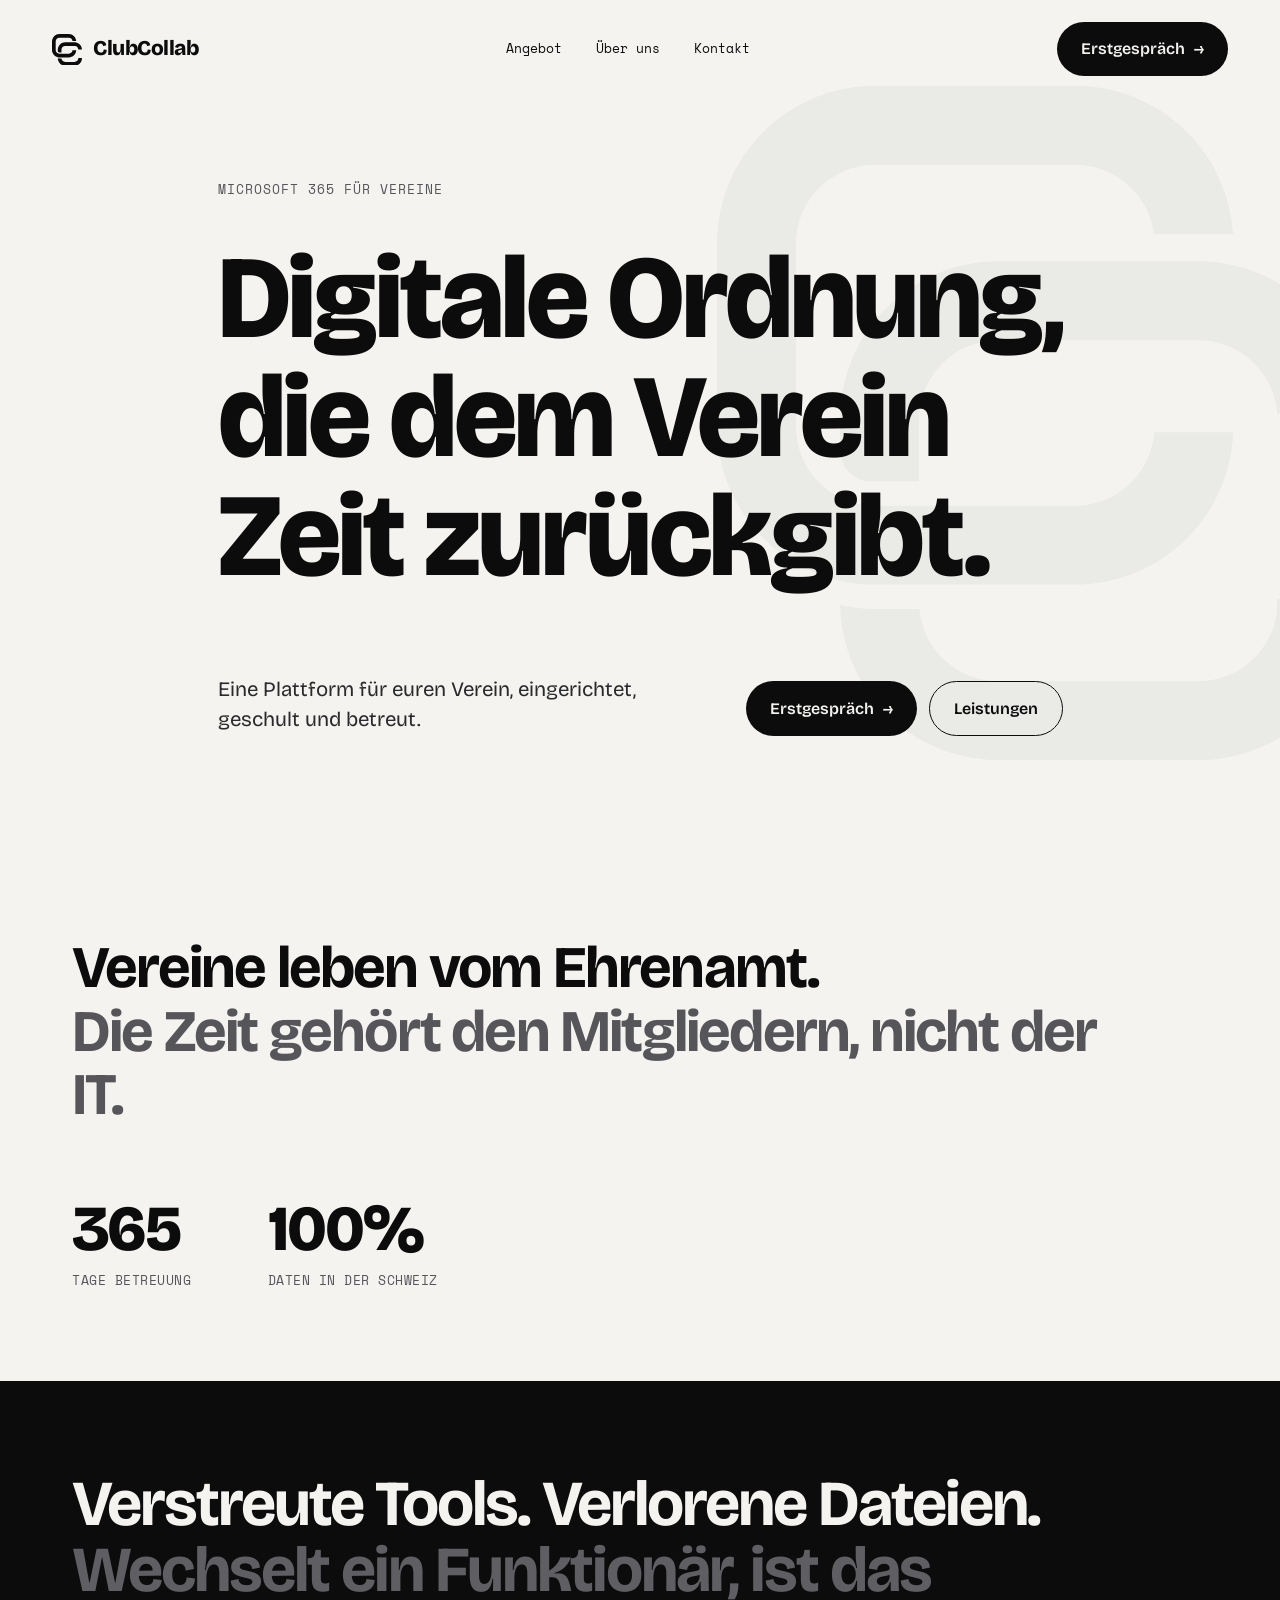
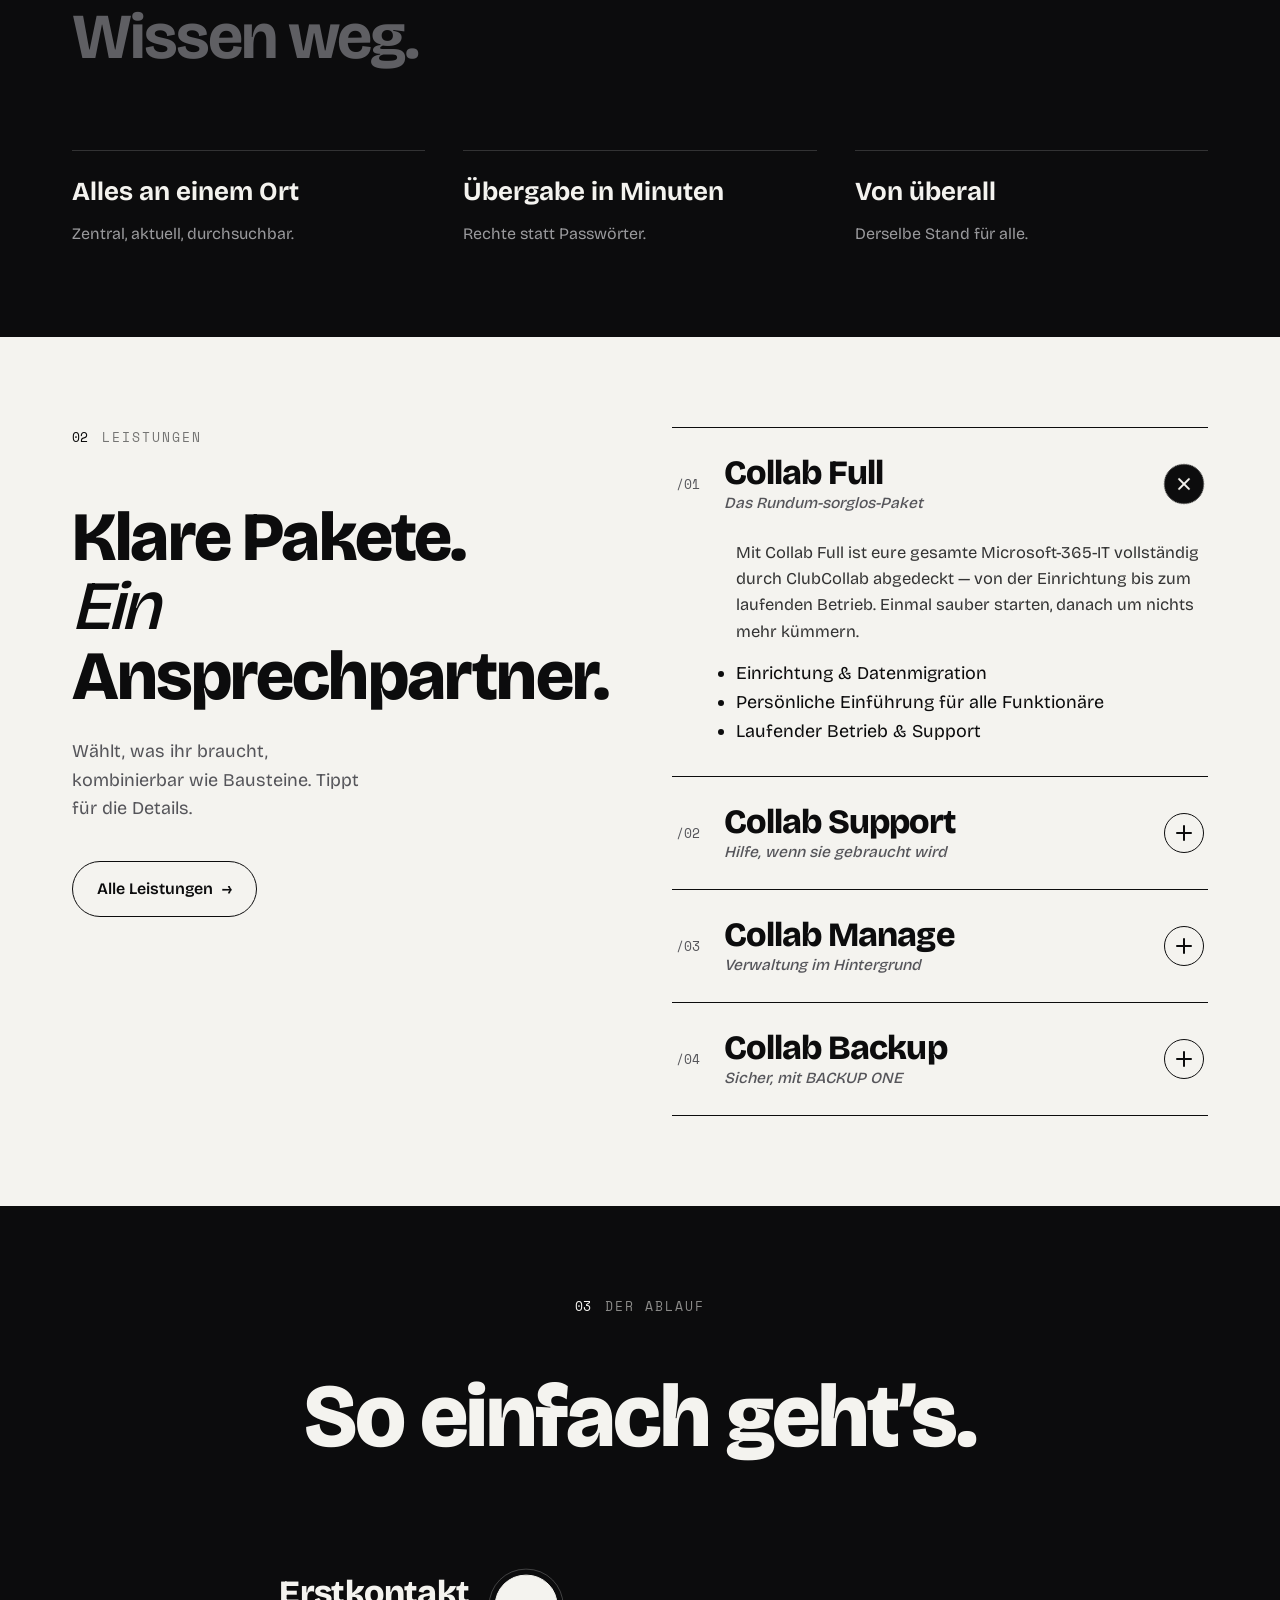
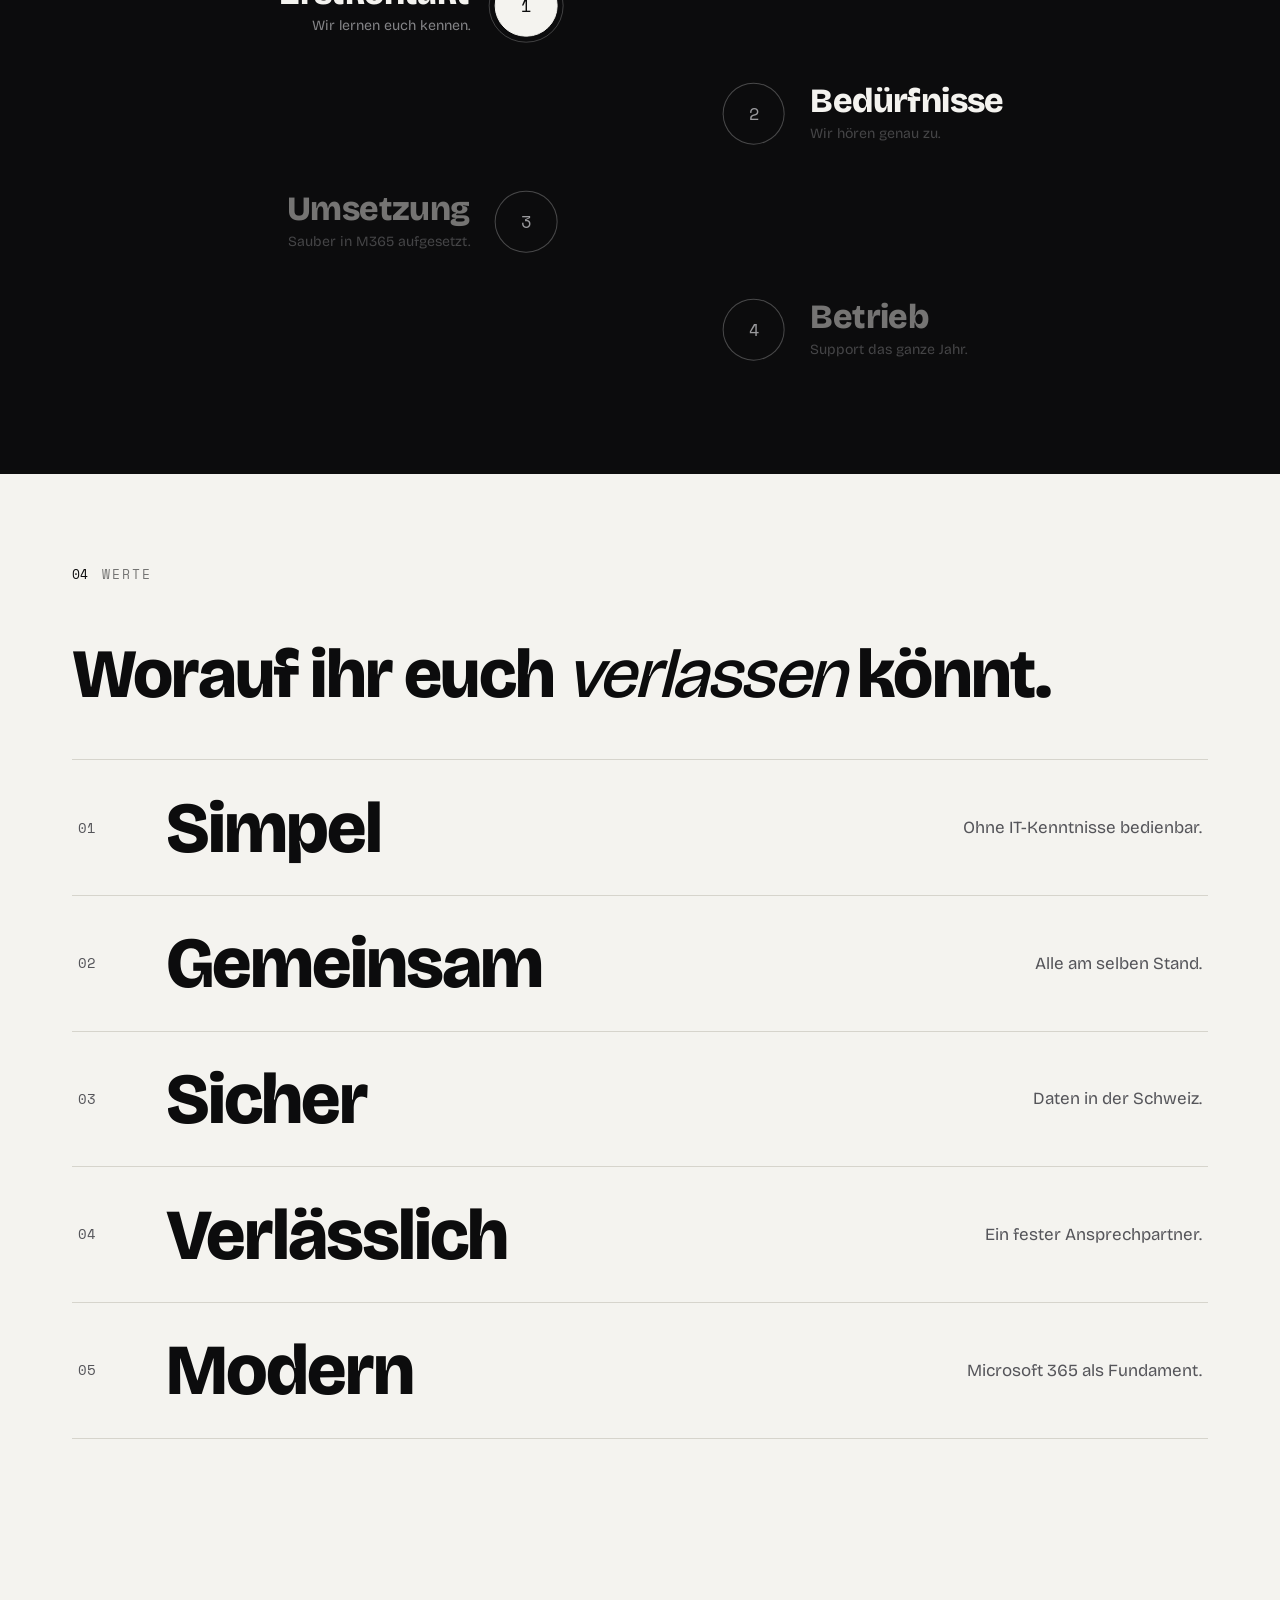
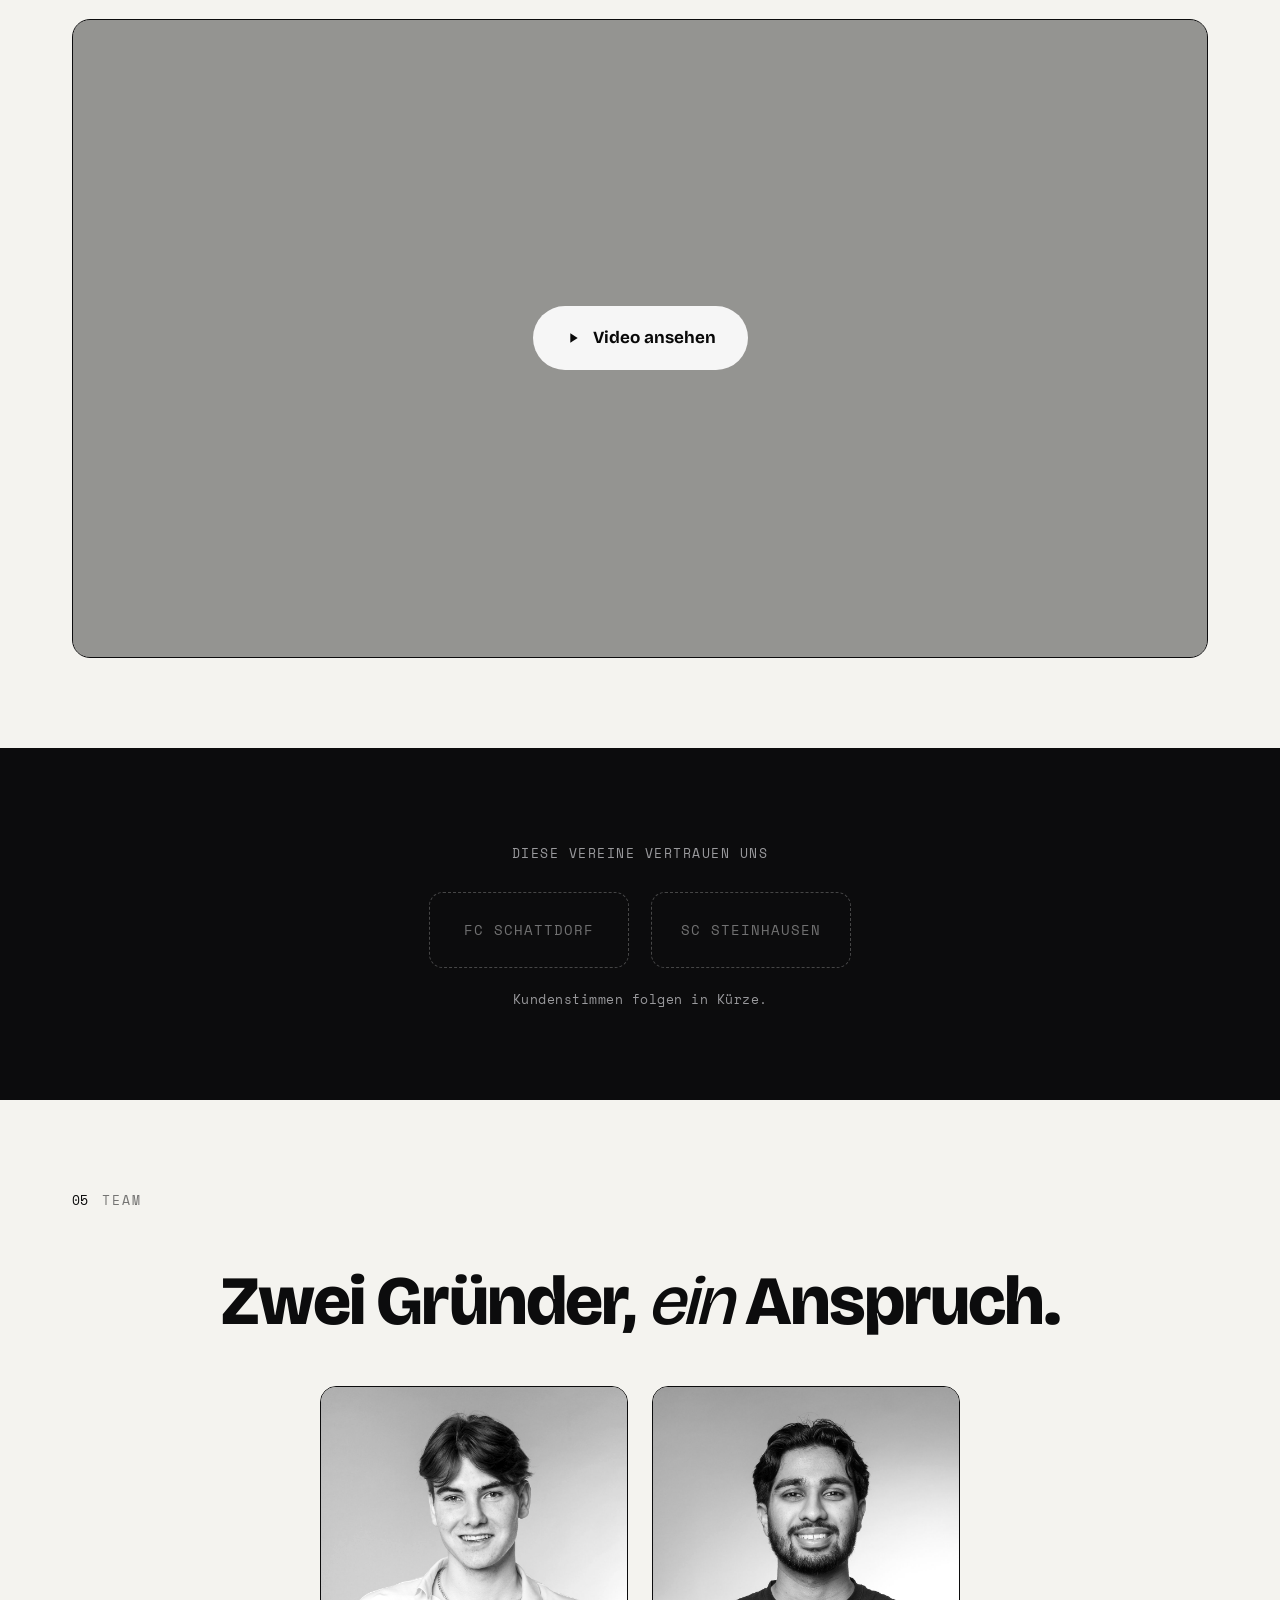
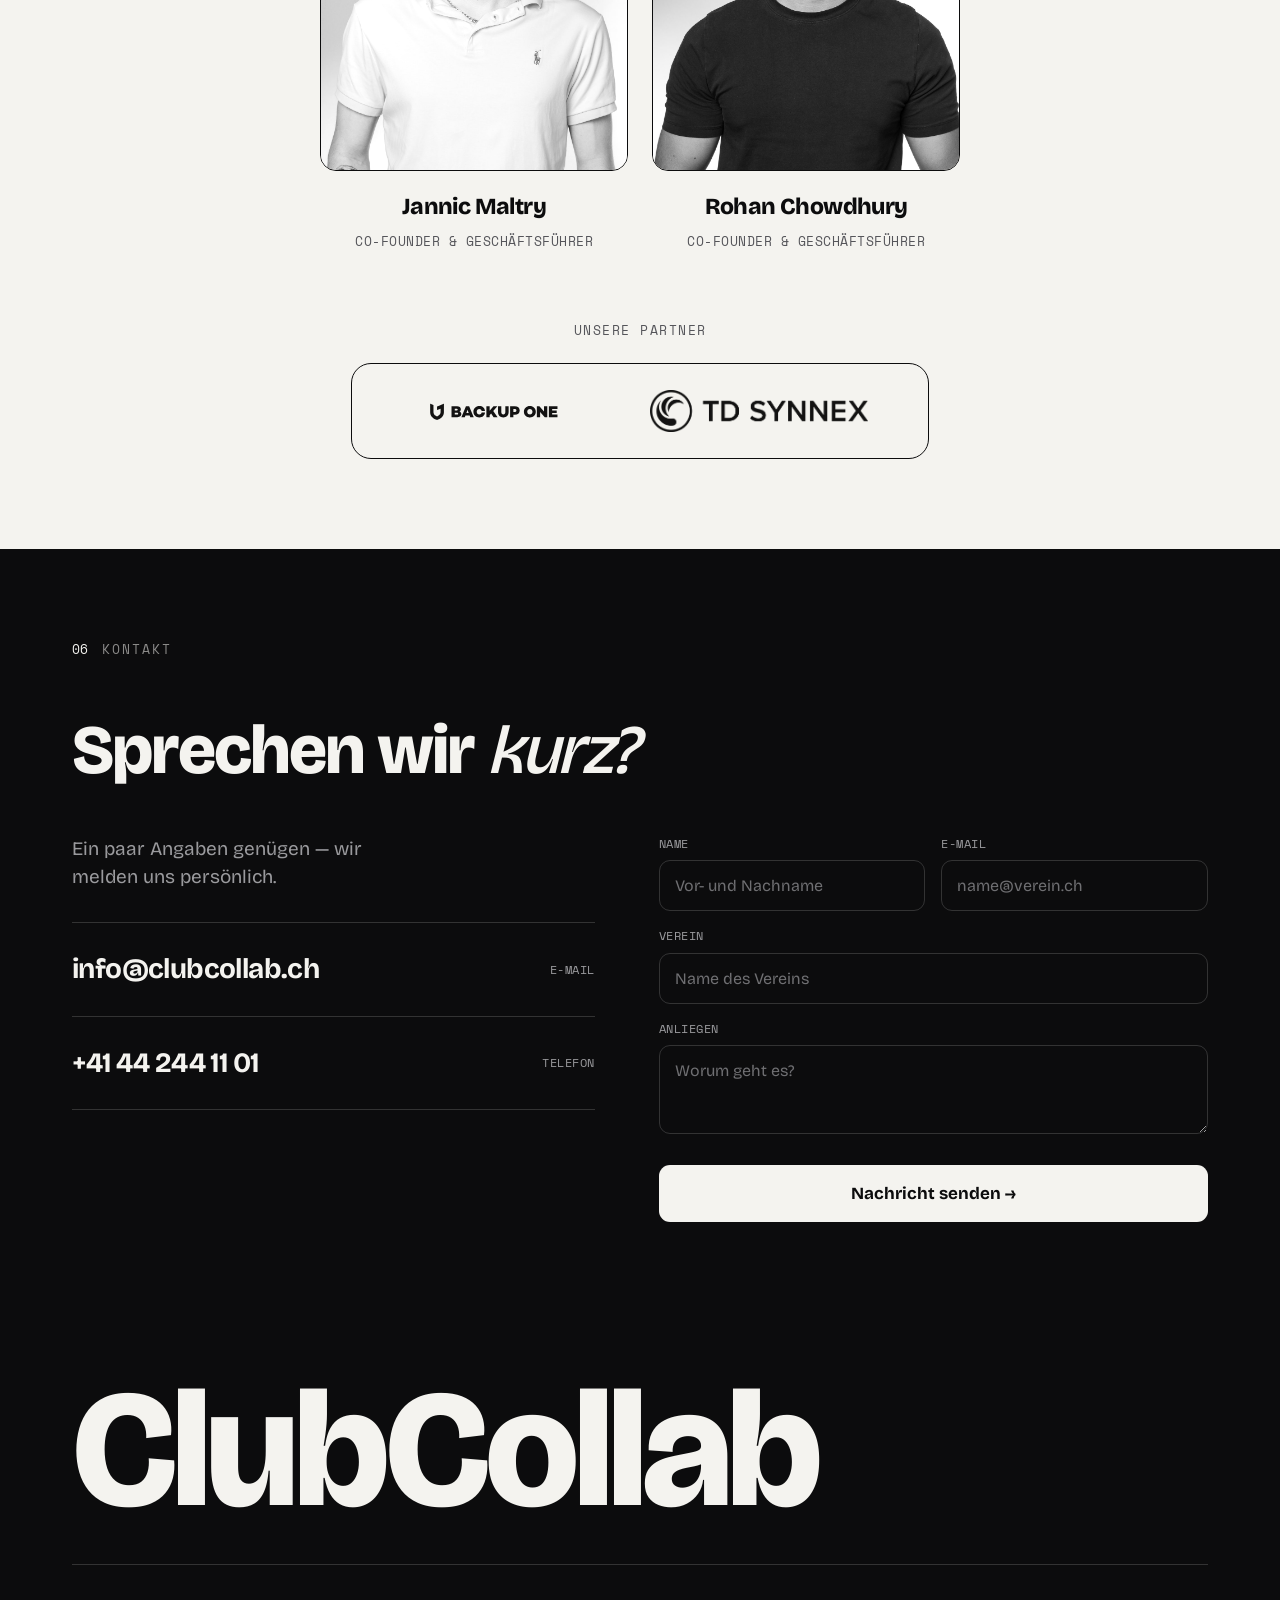
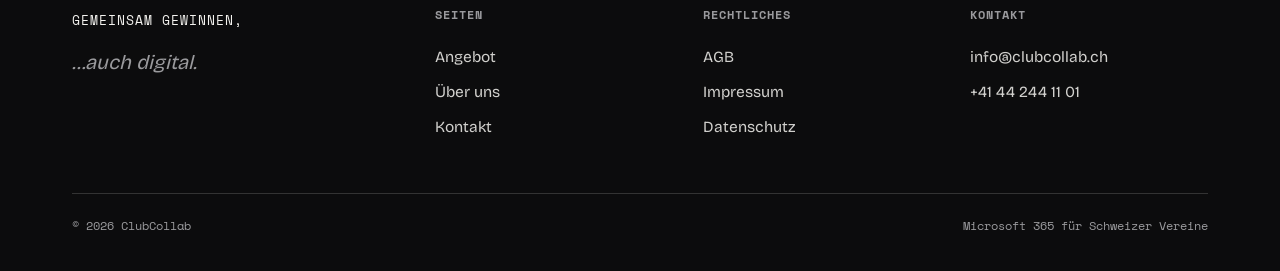
==== commit d1c04b58: "Customer feedback round: content updates - Vorstand -> Funktionär across all pages - Remove process " ====
--- a/index.html
+++ b/index.html
@@ -226,10 +226,11 @@
 .logos-strip{margin-top:clamp(50px,7vw,84px);text-align:center;border-top:1px solid var(--line-d);padding-top:clamp(34px,5vw,50px)}
 .logos-strip .ls-label{font-family:'Space Mono',monospace;font-size:13px;letter-spacing:1.5px;text-transform:uppercase;color:var(--muted-d)}
 .logos-strip .ls-row{display:flex;flex-wrap:wrap;justify-content:center;gap:clamp(14px,1.8vw,22px);margin-top:26px}
-.logo-ph{width:clamp(116px,15vw,158px);height:66px;border:1.5px dashed rgba(255,255,255,.22);border-radius:12px;display:grid;place-items:center;
-  font-family:'Space Mono',monospace;font-size:12px;letter-spacing:1.5px;text-transform:uppercase;color:rgba(255,255,255,.3);transition:.3s}
-.logo-ph:hover{border-color:rgba(255,255,255,.4);color:rgba(255,255,255,.5)}
-@media(max-width:520px){.logo-ph{width:44%;height:58px}}
+.logo-ph{min-width:clamp(150px,20vw,200px);height:76px;padding:0 22px;border:1.5px dashed rgba(255,255,255,.24);border-radius:14px;display:grid;place-items:center;
+  font-family:'Space Mono',monospace;font-size:14px;letter-spacing:1px;text-transform:uppercase;color:rgba(255,255,255,.42);transition:.3s}
+.logo-ph:hover{border-color:rgba(255,255,255,.5);color:rgba(255,255,255,.65)}
+.logos-strip .ls-note{font-family:'Space Mono',monospace;font-size:12.5px;letter-spacing:.5px;color:var(--muted-d);margin-top:22px}
+@media(max-width:520px){.logo-ph{min-width:44%;height:64px;font-size:12.5px}}
 
 /* TEAM */
 .team{display:grid;grid-template-columns:repeat(2,1fr);gap:24px;max-width:640px;margin-left:auto;margin-right:auto}
@@ -237,8 +238,9 @@
 @media(max-width:620px){.team{grid-template-columns:1fr;max-width:360px}}
 .mem .ph{aspect-ratio:4/5;background:var(--paper-2);border:1.5px solid var(--ink);border-radius:16px;
   margin-bottom:18px;overflow:hidden;position:relative}
-.mem .ph img{width:100%;height:100%;object-fit:cover;object-position:center top;filter:grayscale(1) contrast(1.02);transition:transform .6s cubic-bezier(.16,1,.3,1)}
-.mem:hover .ph img{transform:scale(1.03)}
+.mem .ph img{width:100%;height:100%;object-fit:cover;object-position:center top;filter:grayscale(1) contrast(1.02);
+  transform:scale(1.32);transform-origin:top center;transition:transform .6s cubic-bezier(.16,1,.3,1)}
+.mem:hover .ph img{transform:scale(1.37)}
 .mem h4{font-size:23px;font-weight:800;letter-spacing:-.6px}
 .mem .pos{font-family:'Space Mono',monospace;font-size:12.5px;color:var(--muted);text-transform:uppercase;letter-spacing:.5px;margin-top:6px}
 .partners{display:flex;flex-direction:column;align-items:center;gap:22px;margin-top:68px;text-align:center}
@@ -332,11 +334,11 @@
     <span class="ey label">Microsoft 365 für Vereine</span>
     <h1 class="hero-h">
       <span class="line-rise"><span>Digitale Ordnung,</span></span>
-      <span class="line-rise"><span>die dem <span class="o">Verein</span></span></span>
+      <span class="line-rise"><span>die dem Verein</span></span>
       <span class="line-rise"><span>Zeit zurückgibt.</span></span>
     </h1>
     <div class="hero-bottom">
-      <p class="hero-lede">Eine Plattform für alles — eingerichtet, geschult und betreut.</p>
+      <p class="hero-lede">Eine Plattform für euren Verein, eingerichtet, geschult und betreut.</p>
       <div class="hero-actions">
         <a href="#kontakt" class="btn">Erstgespräch <span class="ar">→</span></a>
         <a href="#leistungen" class="btn line">Leistungen</a>
@@ -348,18 +350,17 @@
 <!-- 01 ANSATZ -->
 <section id="ansatz"><div class="container"><div class="sec">
   <div class="statement reveal">
-    <p class="big">Vereine leben vom Ehrenamt.<br><span class="dim">Die Zeit gehört den Mitgliedern — nicht der IT.</span></p>
+    <p class="big">Vereine leben vom Ehrenamt.<br><span class="dim">Die Zeit gehört den Mitgliedern, nicht der IT.</span></p>
     <div class="mini" id="mini">
       <div><div class="n"><span data-count="365">365</span></div><div class="l">Tage Betreuung</div></div>
       <div><div class="n"><span data-count="100">100</span>%</div><div class="l">Daten in der Schweiz</div></div>
-      <div><div class="n"><span data-count="1">1</span></div><div class="l">Login für alles</div></div>
     </div>
   </div>
 </div></div></section>
 
 <!-- PROBLEM (dark) -->
 <section class="dark"><div class="container"><div class="sec problem">
-  <h3 class="reveal">Verstreute Tools. Verlorene Dateien. <span class="dim">Beim Vorstandswechsel ist das Wissen weg.</span></h3>
+  <h3 class="reveal">Verstreute Tools. Verlorene Dateien. <span class="dim">Wechselt ein Funktionär, ist das Wissen weg.</span></h3>
   <div class="problem-grid">
     <div class="it reveal"><b>Alles an einem Ort</b><p>Zentral, aktuell, durchsuchbar.</p></div>
     <div class="it reveal"><b>Übergabe in Minuten</b><p>Rechte statt Passwörter.</p></div>
@@ -373,7 +374,7 @@
     <div class="ss-left">
       <div class="sec-head"><span class="no">02</span><span class="ti">Leistungen</span></div>
       <h2>Klare Pakete.<br><em>Ein</em> Ansprechpartner.</h2>
-      <p class="lede">Wählt, was ihr braucht — kombinierbar wie Bausteine. Tippt für die Details.</p>
+      <p class="lede">Wählt, was ihr braucht, kombinierbar wie Bausteine. Tippt für die Details.</p>
       <a href="./angebot.html" class="btn line">Alle Leistungen <span class="ar">→</span></a>
     </div>
     <div class="acc-list">
@@ -384,8 +385,8 @@
           <span class="acc-ic" aria-hidden="true"></span>
         </button>
         <div class="acc-body"><div class="acc-inner">
-          <p class="acc-text">Alles aus einer Hand: Wir richten eure Microsoft-365-Umgebung ein, übernehmen eure Daten, schulen den Vorstand und kümmern uns um den laufenden Betrieb. Einmal sauber starten — danach um nichts mehr kümmern.</p>
-          <ul class="ulist"><li>Einrichtung &amp; Datenmigration</li><li>Schulung des Vorstands</li><li>Laufender Betrieb &amp; Support</li></ul>
+          <p class="acc-text">Mit Collab Full ist eure gesamte Microsoft-365-IT vollständig durch ClubCollab abgedeckt — von der Einrichtung bis zum laufenden Betrieb. Einmal sauber starten, danach um nichts mehr kümmern.</p>
+          <ul class="ulist"><li>Einrichtung &amp; Datenmigration</li><li>Persönliche Einführung für alle Funktionäre</li><li>Laufender Betrieb &amp; Support</li></ul>
         </div></div>
       </div>
       <div class="acc">
@@ -395,7 +396,7 @@
           <span class="acc-ic" aria-hidden="true"></span>
         </button>
         <div class="acc-body"><div class="acc-inner">
-          <p class="acc-text">Schnelle, persönliche Hilfe bei allen Microsoft-365-Fragen — per Telefon oder E-Mail. Ein fester Ansprechpartner kennt euren Verein, kein Ticket-Pingpong.</p>
+          <p class="acc-text">Wir lösen eure Microsoft-365-Probleme schnell und zuverlässig — per Telefon oder E-Mail. Ein fester Ansprechpartner kennt euren Verein.</p>
           <ul class="ulist"><li>Persönlicher Ansprechpartner</li><li>Schnelle Reaktionszeiten</li><li>Verständliche Anleitungen</li></ul>
         </div></div>
       </div>
@@ -406,19 +407,19 @@
           <span class="acc-ic" aria-hidden="true"></span>
         </button>
         <div class="acc-body"><div class="acc-inner">
-          <p class="acc-text">Wir pflegen Benutzer, Berechtigungen und Lizenzen laufend. So bleibt eure Umgebung aktuell — ohne dass jemand im Verein zum IT-Profi werden muss.</p>
-          <ul class="ulist"><li>Benutzer &amp; Rechte pflegen</li><li>Lizenzen verwalten</li><li>Regelmässige Updates</li></ul>
+          <p class="acc-text">Wir verwalten eure Microsoft-365-Benutzer, Lizenzen und Gruppen. So bleibt eure Umgebung aktuell — ohne dass jemand im Verein zum IT-Profi werden muss.</p>
+          <ul class="ulist"><li>Benutzer &amp; Rechte pflegen</li><li>Lizenzen verwalten</li><li>Gruppen &amp; Zugänge</li></ul>
         </div></div>
       </div>
       <div class="acc">
         <button class="acc-head" aria-expanded="false">
           <span class="acc-no">/04</span>
-          <span class="acc-titles"><span class="acc-name">Collab Backup</span><span class="acc-tag">Sicher, mit backup.ch</span></span>
+          <span class="acc-titles"><span class="acc-name">Collab Backup</span><span class="acc-tag">Sicher, mit BACKUP ONE</span></span>
           <span class="acc-ic" aria-hidden="true"></span>
         </button>
         <div class="acc-body"><div class="acc-inner">
-          <p class="acc-text">Automatische Sicherung aller Vereinsdaten auf Schweizer Servern, gemeinsam mit backup.ch. Geht etwas verloren, stellen wir es in Minuten wieder her.</p>
-          <ul class="ulist"><li>Tägliche Backups</li><li>Wiederherstellung in Minuten</li><li>Schweizer Rechenzentren</li></ul>
+          <p class="acc-text">Zuverlässige Datensicherung für eure Microsoft-365-Daten — automatisch, auf Schweizer Servern, gemeinsam mit BACKUP ONE. Geht etwas verloren, stellen wir es in Minuten wieder her.</p>
+          <ul class="ulist"><li>Automatische Backups</li><li>Wiederherstellung in Minuten</li><li>Schweizer Rechenzentren</li></ul>
         </div></div>
       </div>
     </div>
@@ -434,8 +435,7 @@
     <div class="jstep" data-side="left"><div class="jnode"><span>1</span></div><div class="jcontent"><h4>Erstkontakt</h4><p>Wir lernen euch kennen.</p></div></div>
     <div class="jstep" data-side="right"><div class="jnode"><span>2</span></div><div class="jcontent"><h4>Bedürfnisse</h4><p>Wir hören genau zu.</p></div></div>
     <div class="jstep" data-side="left"><div class="jnode"><span>3</span></div><div class="jcontent"><h4>Umsetzung</h4><p>Sauber in M365 aufgesetzt.</p></div></div>
-    <div class="jstep" data-side="right"><div class="jnode"><span>4</span></div><div class="jcontent"><h4>Schulung</h4><p>Einführung für alle.</p></div></div>
-    <div class="jstep" data-side="left"><div class="jnode"><span>5</span></div><div class="jcontent"><h4>Betrieb</h4><p>Support das ganze Jahr.</p></div></div>
+    <div class="jstep" data-side="right"><div class="jnode"><span>4</span></div><div class="jcontent"><h4>Betrieb</h4><p>Support das ganze Jahr.</p></div></div>
   </div>
 </div></div></section>
 
@@ -463,20 +463,13 @@
 
 <!-- QUOTE (dark) -->
 <section class="dark"><div class="container"><div class="sec">
-  <div class="bigquote reveal">
-    <div class="stars">★★★★★</div>
-    <q>Endlich liegt alles am selben Ort — <em>und bleibt im Verein.</em></q>
-    <cite>— Vorstand, regionaler Sportverein</cite>
-  </div>
-  <div class="logos-strip reveal">
-    <span class="ls-label">Vereine, die uns vertrauen</span>
+  <div class="logos-strip reveal" style="margin-top:0;border-top:none;padding-top:0">
+    <span class="ls-label">Diese Vereine vertrauen uns</span>
     <div class="ls-row">
-      <span class="logo-ph">Logo</span>
-      <span class="logo-ph">Logo</span>
-      <span class="logo-ph">Logo</span>
-      <span class="logo-ph">Logo</span>
-      <span class="logo-ph">Logo</span>
-    </div>
+      <span class="logo-ph">FC Schattdorf</span>
+      <span class="logo-ph">SC Steinhausen</span>
+    </div>
+    <p class="ls-note">Kundenstimmen folgen in Kürze.</p>
   </div>
 </div></div></section>
 
@@ -491,7 +484,7 @@
   <div class="partners reveal">
     <span class="lbl">Unsere Partner</span>
     <div class="logos">
-      <img src="./assets/partner-b1.svg" alt="backup.ch">
+      <img src="./assets/partner-b1.svg" alt="BACKUP ONE">
       <img src="./assets/partner-tdsynnex.png" alt="TD SYNNEX">
     </div>
   </div>
